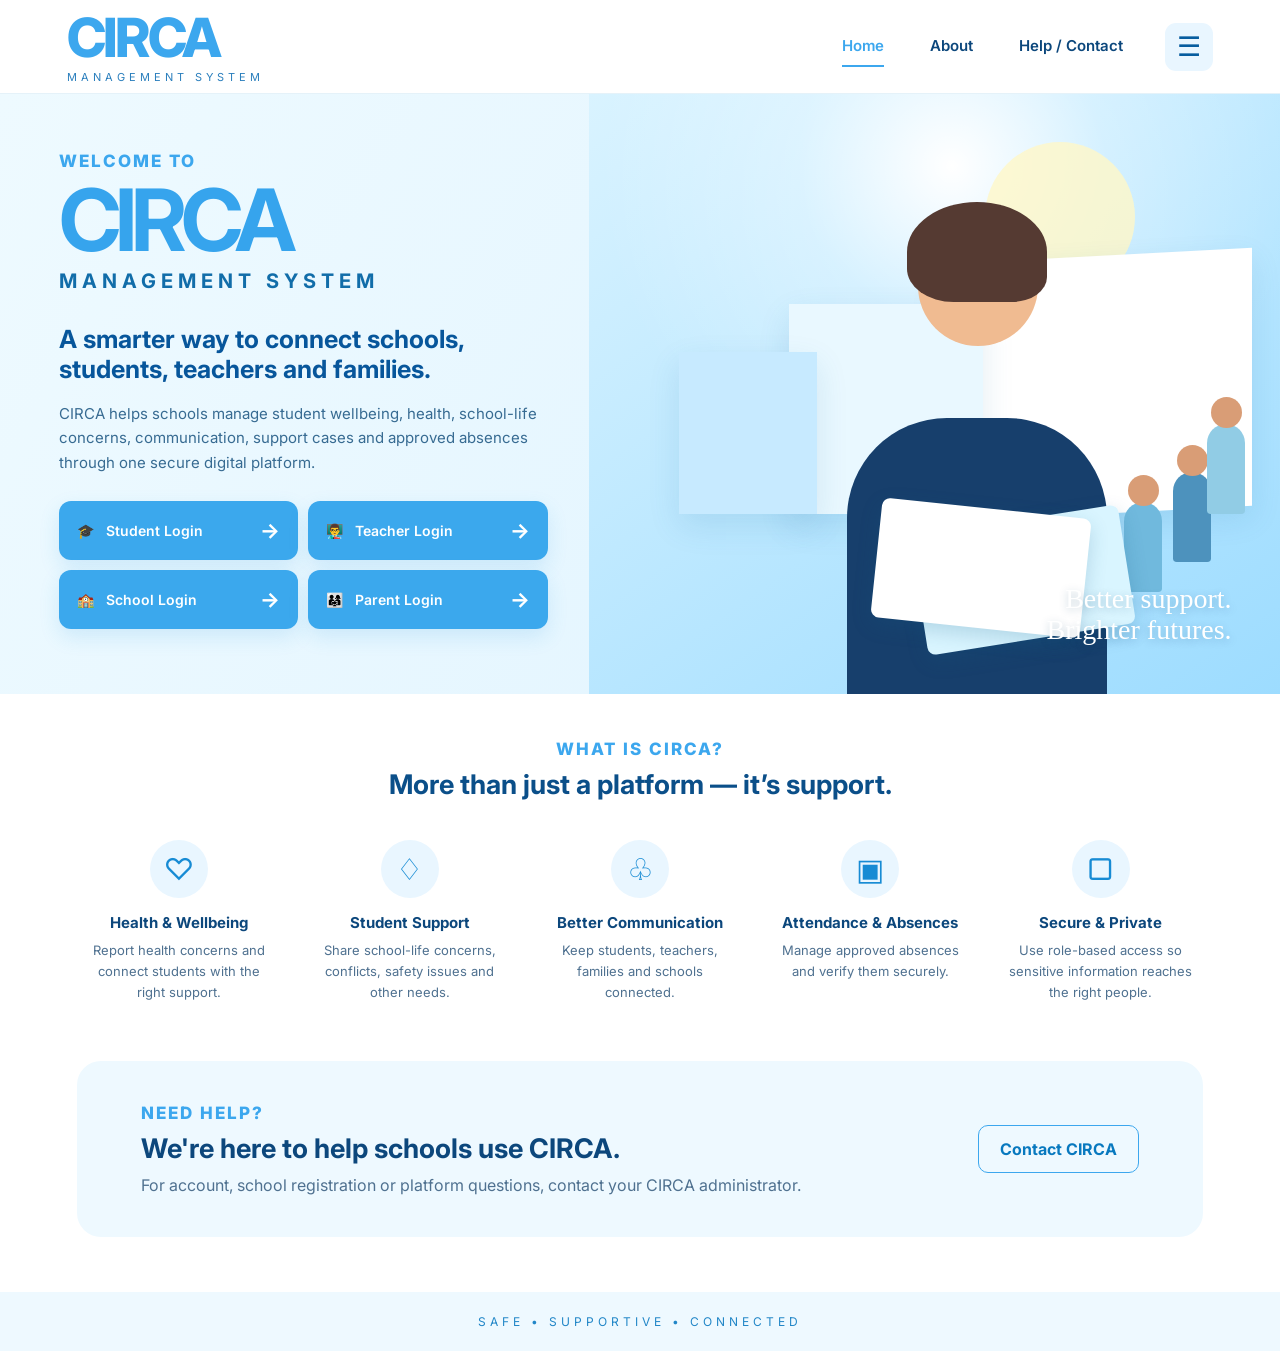
==== index.html @ 3132af3d "Add files via upload" ====
<!DOCTYPE html>
<html lang="en">
<head>
  <meta charset="UTF-8">
  <meta name="viewport" content="width=device-width, initial-scale=1.0">
  <title>CIRCA — Management System</title>
  <link rel="stylesheet" href="styles.css">
</head>
<body>
  <header class="site-header">
    <a class="brand" href="index.html" aria-label="CIRCA home">
      <span class="brand-main">CIRCA</span>
      <span class="brand-sub">MANAGEMENT SYSTEM</span>
    </a>

    <nav class="desktop-nav">
      <a class="active" href="index.html">Home</a>
      <a href="#about">About</a>
      <a href="#help">Help / Contact</a>
    </nav>

    <button class="menu-button" id="menuButton" aria-label="Open CIRCA portals" aria-expanded="false">☰</button>
  </header>

  <aside class="portal-menu" id="portalMenu">
    <div class="portal-title">CIRCA</div>
    <a href="student-login.html">🎓 <span>CIRCA for Students</span><b>›</b></a>
    <a href="teacher-login.html">👨‍🏫 <span>CIRCA for Teachers</span><b>›</b></a>
    <a href="school-login.html">🏫 <span>CIRCA for Schools</span><b>›</b></a>
    <a href="parent-login.html">👨‍👩‍👧 <span>CIRCA Parent Portal</span><b>›</b></a>
  </aside>

  <main>
    <section class="hero">
      <div class="hero-copy">
        <p class="eyebrow">WELCOME TO</p>
        <h1>CIRCA</h1>
        <div class="hero-system-name">MANAGEMENT SYSTEM</div>

        <h2>A smarter way to connect schools, students, teachers and families.</h2>
        <p class="hero-description">
          CIRCA helps schools manage student wellbeing, health, school-life concerns,
          communication, support cases and approved absences through one secure digital platform.
        </p>

        <div class="login-grid">
          <a class="login-card" href="student-login.html">🎓 <span>Student Login</span><b>→</b></a>
          <a class="login-card" href="teacher-login.html">👨‍🏫 <span>Teacher Login</span><b>→</b></a>
          <a class="login-card" href="school-login.html">🏫 <span>School Login</span><b>→</b></a>
          <a class="login-card" href="parent-login.html">👨‍👩‍👧 <span>Parent Login</span><b>→</b></a>
        </div>
      </div>

      <div class="hero-visual">
        <div class="campus-glow"></div>
        <div class="student-illustration">
          <div class="sun"></div>
          <div class="building b1"></div>
          <div class="building b2"></div>
          <div class="building b3"></div>
          <div class="student-head"></div>
          <div class="student-hair"></div>
          <div class="student-body"></div>
          <div class="book book1"></div>
          <div class="book book2"></div>
          <div class="person p1"></div>
          <div class="person p2"></div>
          <div class="person p3"></div>
        </div>
        <div class="hero-quote">Better support.<br>Brighter futures.</div>
      </div>
    </section>

    <section class="features" id="about">
      <p class="eyebrow centered">WHAT IS CIRCA?</p>
      <h2>More than just a platform — it’s support.</h2>

      <div class="feature-grid">
        <article><div class="feature-icon">♡</div><h3>Health &amp; Wellbeing</h3><p>Report health concerns and connect students with the right support.</p></article>
        <article><div class="feature-icon">♢</div><h3>Student Support</h3><p>Share school-life concerns, conflicts, safety issues and other needs.</p></article>
        <article><div class="feature-icon">♧</div><h3>Better Communication</h3><p>Keep students, teachers, families and schools connected.</p></article>
        <article><div class="feature-icon">▣</div><h3>Attendance &amp; Absences</h3><p>Manage approved absences and verify them securely.</p></article>
        <article><div class="feature-icon">▢</div><h3>Secure &amp; Private</h3><p>Use role-based access so sensitive information reaches the right people.</p></article>
      </div>
    </section>

    <section class="contact-section" id="help">
      <div>
        <p class="eyebrow">NEED HELP?</p>
        <h2>We're here to help schools use CIRCA.</h2>
        <p>For account, school registration or platform questions, contact your CIRCA administrator.</p>
      </div>
      <a class="outline-button" href="mailto:support@circa.example">Contact CIRCA</a>
    </section>
  </main>

  <footer>SAFE • SUPPORTIVE • CONNECTED</footer>
  <script src="script.js"></script>
</body>
</html>
---- styles.css ----
@import url('https://fonts.googleapis.com/css2?family=Inter:wght@400;500;600;700;800&display=swap');

:root{
  --blue:#3ca7ee;
  --blue-dark:#07569b;
  --blue-soft:#eaf7ff;
  --text:#0c477c;
  --muted:#4f7190;
  --white:#fff;
  --border:#d9edf9;
  --shadow:0 16px 45px rgba(19,105,164,.13);
}
*{box-sizing:border-box}
html{scroll-behavior:smooth}
body{margin:0;font-family:Inter,Arial,sans-serif;color:var(--text);background:#fff}
a{text-decoration:none;color:inherit}
.site-header{height:94px;display:flex;align-items:center;padding:0 5.2%;border-bottom:1px solid #e5f2f9;background:#fff;position:relative;z-index:20}
.brand{display:flex;flex-direction:column;line-height:1}
.brand-main{font-size:54px;font-weight:800;letter-spacing:-3px;color:var(--blue)}
.brand-sub{font-size:11px;letter-spacing:4px;margin-top:7px;color:#2b7fbd}
.desktop-nav{display:flex;gap:46px;margin-left:auto;margin-right:42px;font-size:15px;font-weight:600}
.desktop-nav a{padding:10px 0}
.desktop-nav .active{color:var(--blue);border-bottom:2px solid var(--blue)}
.menu-button{border:0;background:#e9f6ff;color:#075d9f;border-radius:11px;width:48px;height:48px;font-size:27px;cursor:pointer}
.portal-menu{position:absolute;right:5.2%;top:80px;width:305px;background:white;border:1px solid #e0eef6;border-radius:16px;box-shadow:var(--shadow);padding:13px;z-index:30;display:none}
.portal-menu.open{display:block}
.portal-title{font-size:25px;font-weight:800;color:var(--blue);padding:8px 10px 14px;border-bottom:1px solid var(--border)}
.portal-menu a{display:flex;align-items:center;gap:13px;padding:17px 10px;border-bottom:1px solid #edf4f8;font-size:14px;color:#123f65}
.portal-menu a:last-child{border-bottom:0}
.portal-menu a b{margin-left:auto;font-size:22px;color:var(--blue)}
.hero{min-height:560px;display:grid;grid-template-columns:46% 54%;overflow:hidden;background:linear-gradient(120deg,#eefaff,#dff3ff)}
.hero-copy{padding:57px 7% 65px 10%;position:relative;z-index:2}
.eyebrow{margin:0 0 9px;color:var(--blue);font-weight:800;letter-spacing:2px;font-size:17px}
.hero h1{margin:0;color:#36a4ed;font-size:86px;line-height:.95;letter-spacing:-6px}
.hero-system-name{font-size:20px;letter-spacing:5px;font-weight:700;color:#116da9;margin-top:7px}
.hero h2{font-size:25px;line-height:1.22;margin:31px 0 17px;max-width:560px;color:#07569b}
.hero-description{font-size:15px;line-height:1.65;max-width:560px;color:#376b92}
.login-grid{display:grid;grid-template-columns:1fr 1fr;gap:10px;max-width:500px;margin-top:25px}
.login-card{display:flex;align-items:center;gap:12px;padding:17px 18px;border-radius:12px;background:#3ba8ed;color:white;font-size:14px;font-weight:600;box-shadow:0 8px 20px rgba(38,151,224,.15);transition:.2s}
.login-card:hover{transform:translateY(-2px);background:#2399e5}
.login-card b{margin-left:auto;font-size:21px}
.hero-visual{position:relative;min-height:560px;overflow:hidden;background:linear-gradient(145deg,#d9f3ff 0%,#9ddcff 100%)}
.campus-glow{position:absolute;inset:-10% -5% 0 0;background:radial-gradient(circle at 50% 20%,#fff 0,rgba(255,255,255,.3) 24%,transparent 55%)}
.student-illustration{position:absolute;inset:0;overflow:hidden}
.sun{position:absolute;width:150px;height:150px;border-radius:50%;background:#fff8c9;right:21%;top:8%;opacity:.8}
.building{position:absolute;bottom:30%;background:#fff;box-shadow:0 12px 30px rgba(27,110,158,.12)}
.b1{width:45%;height:43%;right:4%;transform:skewY(-3deg)}
.b2{width:28%;height:35%;right:43%;background:#e9f8ff}
.b3{width:20%;height:27%;right:67%;background:#c7eaff}
.student-head{position:absolute;width:120px;height:120px;border-radius:50%;background:#f0bb91;right:35%;top:22%;z-index:4}
.student-hair{position:absolute;width:140px;height:100px;border-radius:60% 60% 30% 40%;background:#553a32;right:33.7%;top:18%;z-index:5}
.student-body{position:absolute;width:260px;height:300px;border-radius:100px 100px 25px 25px;background:#173f6c;right:25%;bottom:-4%;z-index:3}
.book{position:absolute;height:120px;width:210px;border-radius:8px;background:#d9f5ff;right:22%;bottom:9%;z-index:7;transform:rotate(-9deg);box-shadow:0 7px 20px rgba(20,90,130,.2)}
.book2{right:28%;bottom:11%;background:#fff;transform:rotate(6deg)}
.person{position:absolute;width:38px;height:90px;border-radius:20px 20px 4px 4px;background:#4d92bd;bottom:22%;z-index:2}
.person:before{content:"";position:absolute;width:31px;height:31px;border-radius:50%;background:#d99d76;top:-27px;left:4px}
.p1{right:10%}.p2{right:17%;background:#70b9dd;bottom:17%}.p3{right:5%;bottom:30%;background:#91cce5}
.hero-quote{position:absolute;right:7%;bottom:8%;z-index:8;color:white;font-family:cursive;font-size:28px;line-height:1.1;text-align:right;text-shadow:0 2px 8px rgba(0,65,105,.25)}
.features{padding:45px 6% 55px;text-align:center;background:white}
.centered{text-align:center}
.features>h2{font-size:27px;margin:8px 0 35px;color:#0b4f89}
.feature-grid{display:grid;grid-template-columns:repeat(5,1fr);gap:25px}
.feature-grid article{padding:4px 10px}
.feature-icon{width:58px;height:58px;border-radius:50%;background:#e9f6ff;color:#178bd4;display:grid;place-items:center;margin:auto;font-size:30px}
.feature-grid h3{font-size:15px;margin:15px 0 8px}
.feature-grid p{font-size:13px;line-height:1.6;color:var(--muted);margin:0}
.contact-section{margin:0 6% 55px;padding:42px 5%;border-radius:24px;background:#eef9ff;display:flex;align-items:center;justify-content:space-between;gap:25px}
.contact-section h2{margin:5px 0 10px;font-size:27px}
.contact-section p:last-child{margin:0;color:var(--muted)}
.outline-button{border:1px solid var(--blue);color:#0879bf;padding:13px 21px;border-radius:10px;font-weight:700;white-space:nowrap}
footer{text-align:center;padding:22px;color:#2186c7;font-size:12px;letter-spacing:4px;background:#eef9ff}
@media(max-width:900px){
  .hero{grid-template-columns:1fr}
  .hero-copy{padding:45px 8%}
  .hero-visual{min-height:390px}
  .feature-grid{grid-template-columns:repeat(2,1fr)}
  .desktop-nav{display:none}
}
@media(max-width:560px){
  .site-header{height:78px;padding:0 5%}.brand-main{font-size:39px}.brand-sub{font-size:8px;letter-spacing:2.5px}
  .portal-menu{right:5%;top:69px;width:90%}
  .hero h1{font-size:64px}.hero-system-name{font-size:15px;letter-spacing:3px}
  .login-grid{grid-template-columns:1fr}
  .feature-grid{grid-template-columns:1fr}
  .contact-section{display:block}.outline-button{display:inline-block;margin-top:20px}
}
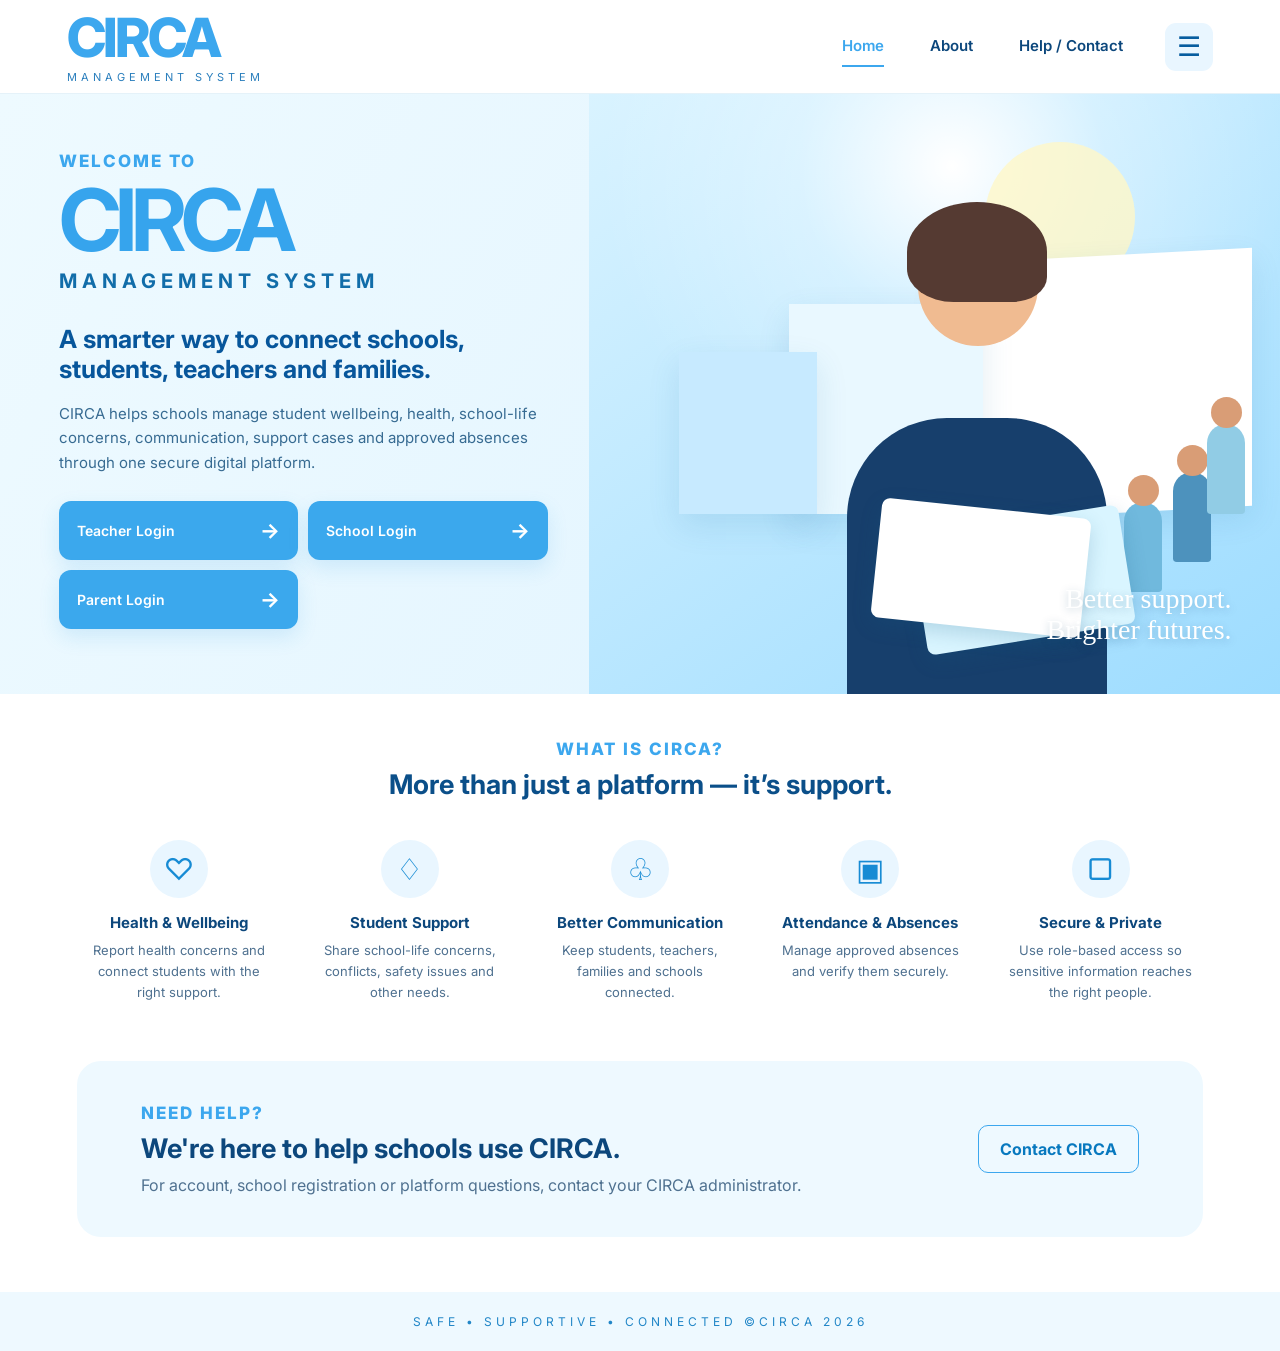
==== commit 169dc81d: "Update login links and footer in index.html" ====
--- a/index.html
+++ b/index.html
@@ -24,10 +24,10 @@
 
   <aside class="portal-menu" id="portalMenu">
     <div class="portal-title">CIRCA</div>
-    <a href="student-login.html">🎓 <span>CIRCA for Students</span><b>›</b></a>
-    <a href="teacher-login.html">👨‍🏫 <span>CIRCA for Teachers</span><b>›</b></a>
-    <a href="school-login.html">🏫 <span>CIRCA for Schools</span><b>›</b></a>
-    <a href="parent-login.html">👨‍👩‍👧 <span>CIRCA Parent Portal</span><b>›</b></a>
+    
+    <a href="teacher-login.html"> <span>CIRCA for Teachers</span><b>›</b></a>
+    <a href="school-login.html"> <span>CIRCA for Schools</span><b>›</b></a>
+    <a href="parent-login.html"> <span>CIRCA Parent Portal</span><b>›</b></a>
   </aside>
 
   <main>
@@ -44,10 +44,10 @@
         </p>
 
         <div class="login-grid">
-          <a class="login-card" href="student-login.html">🎓 <span>Student Login</span><b>→</b></a>
-          <a class="login-card" href="teacher-login.html">👨‍🏫 <span>Teacher Login</span><b>→</b></a>
-          <a class="login-card" href="school-login.html">🏫 <span>School Login</span><b>→</b></a>
-          <a class="login-card" href="parent-login.html">👨‍👩‍👧 <span>Parent Login</span><b>→</b></a>
+         
+          <a class="login-card" href="teacher-login.html"> <span>Teacher Login</span><b>→</b></a>
+          <a class="login-card" href="school-login.html"> <span>School Login</span><b>→</b></a>
+          <a class="login-card" href="parent-login.html"> <span>Parent Login</span><b>→</b></a>
         </div>
       </div>
 
@@ -94,7 +94,7 @@
     </section>
   </main>
 
-  <footer>SAFE • SUPPORTIVE • CONNECTED</footer>
+  <footer>SAFE • SUPPORTIVE • CONNECTED    ©CIRCA 2026   </footer>
   <script src="script.js"></script>
 </body>
 </html>
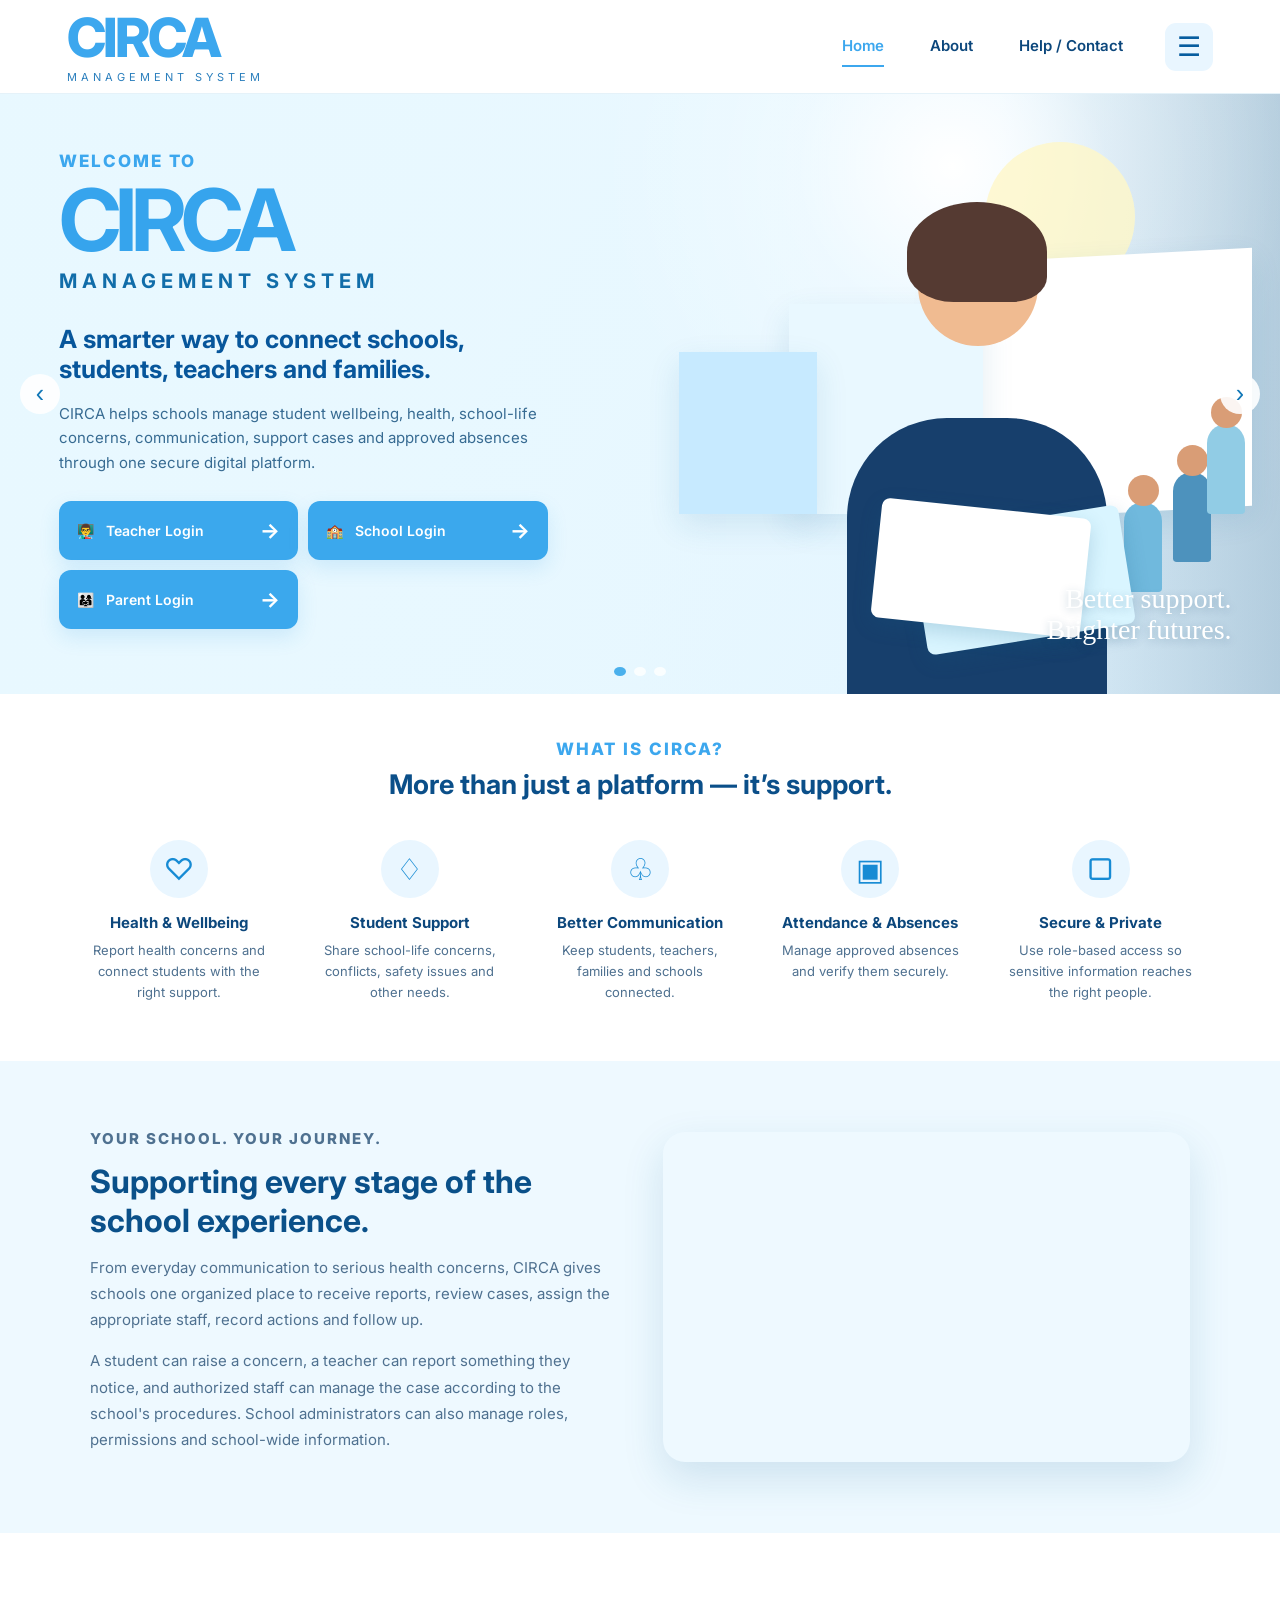
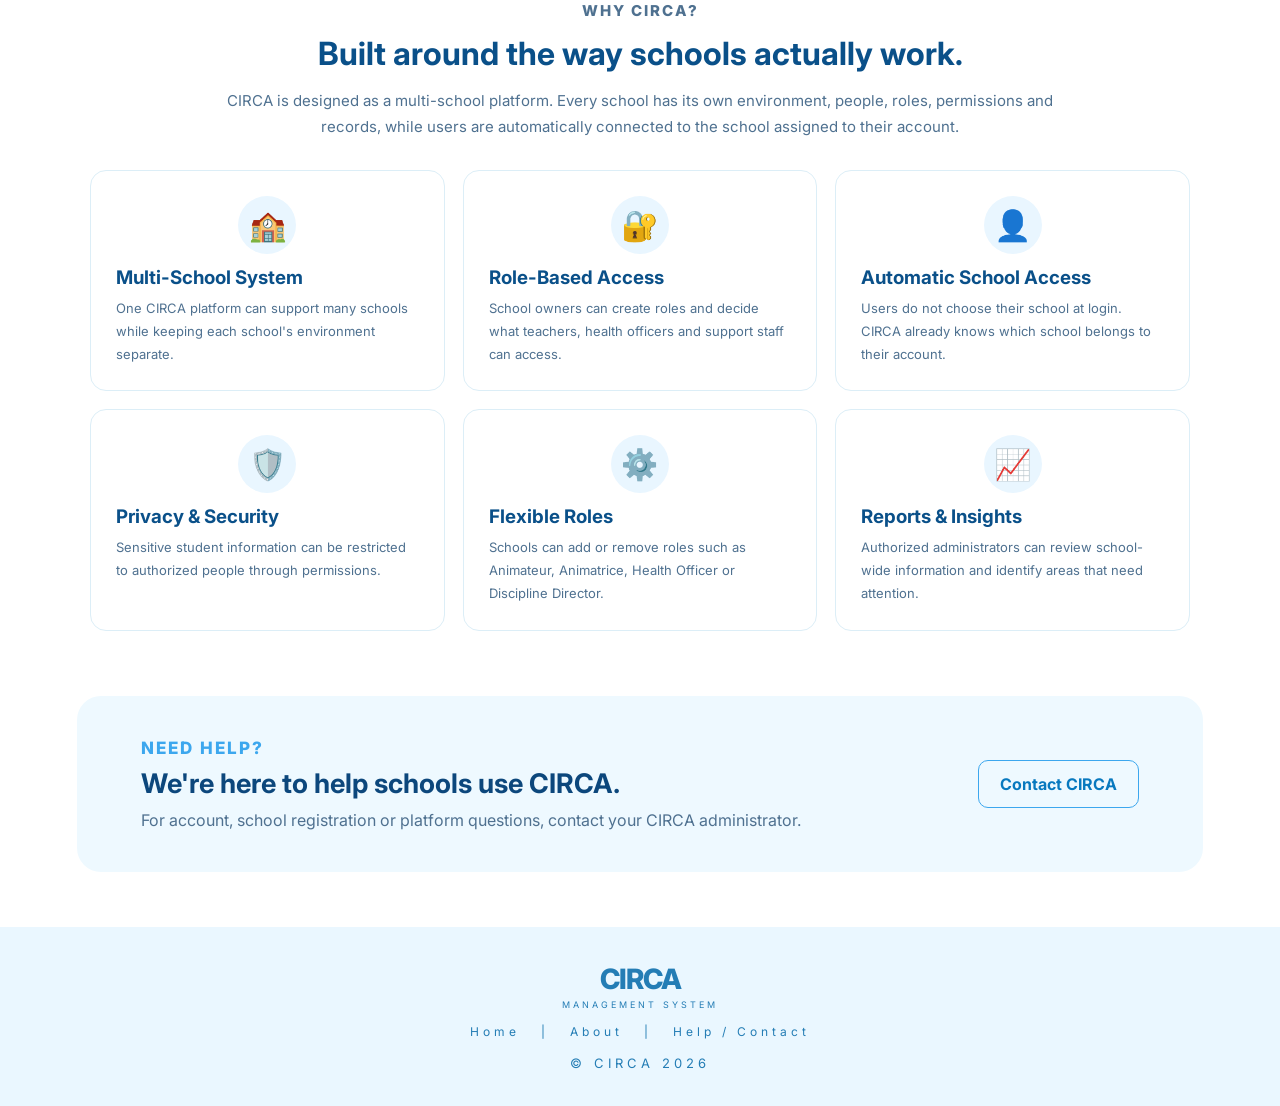
==== commit a5fa4ae3: "Implement hero photo slider and enhance login links Added hero photo slider and updated login links " ====
--- a/index.html
+++ b/index.html
@@ -1,3 +1,4 @@
+
 <!DOCTYPE html>
 <html lang="en">
 <head>
@@ -5,6 +6,23 @@
   <meta name="viewport" content="width=device-width, initial-scale=1.0">
   <title>CIRCA — Management System</title>
   <link rel="stylesheet" href="styles.css">
+
+<style>
+.hero{position:relative;overflow:hidden;min-height:560px}
+.hero-copy{position:relative;z-index:3}
+.hero-visual{position:relative;z-index:1;background:transparent}
+.hero-photo-slider{position:absolute;inset:0;z-index:0;overflow:hidden}
+.hero-photo{position:absolute;inset:0;background-size:cover;background-position:center;opacity:0;transition:opacity .8s ease}
+.hero-photo.active{opacity:1}
+.hero-photo:after{content:"";position:absolute;inset:0;background:linear-gradient(90deg,rgba(232,248,255,.98) 0%,rgba(232,248,255,.9) 35%,rgba(232,248,255,.18) 78%,rgba(0,50,90,.2))}
+.hero-dots{position:absolute;bottom:18px;left:50%;transform:translateX(-50%);z-index:6;display:flex;gap:8px}
+.hero-dot{width:9px;height:9px;border:0;border-radius:50%;background:#fff;opacity:.8;cursor:pointer}.hero-dot.active{background:#239de7}
+.photo-arrow{position:absolute;top:50%;transform:translateY(-50%);z-index:6;width:40px;height:40px;border:0;border-radius:50%;background:rgba(255,255,255,.9);color:#1177b7;font-size:25px;cursor:pointer}.photo-prev{left:20px}.photo-next{right:20px}
+.long-section{padding:65px 7%;background:#fff}.long-section.alt{background:#eef9ff}.long-inner{max-width:1100px;margin:auto}.long-section h2{font-size:32px;color:#0a5089;margin:8px 0 15px}.long-section p{color:#4f7190;line-height:1.75;font-size:15px}.story-grid{display:grid;grid-template-columns:1fr 1fr;gap:45px;align-items:center}.story-photo{height:330px;border-radius:22px;background-size:cover;background-position:center;box-shadow:0 16px 40px rgba(20,100,150,.15)}
+.info-grid{display:grid;grid-template-columns:repeat(3,1fr);gap:18px;margin-top:30px}.info-card{border:1px solid #dceef7;border-radius:16px;padding:25px;background:#fff}.info-card h3{margin:12px 0 8px;color:#0a5089}.info-card p{font-size:13px;margin:0}
+.site-footer{background:#eaf7ff;text-align:center;padding:35px 20px;color:#247db5}.site-footer .footer-logo{font-size:28px;font-weight:800;letter-spacing:-1px}.site-footer .footer-sub{font-size:9px;letter-spacing:3px;margin-top:3px}.site-footer .copyright{margin-top:16px;font-size:13px}
+@media(max-width:800px){.story-grid{grid-template-columns:1fr}.info-grid{grid-template-columns:1fr}.hero-copy{max-width:100%}}
+</style>
 </head>
 <body>
   <header class="site-header">
@@ -24,14 +42,19 @@
 
   <aside class="portal-menu" id="portalMenu">
     <div class="portal-title">CIRCA</div>
-    
-    <a href="teacher-login.html"> <span>CIRCA for Teachers</span><b>›</b></a>
-    <a href="school-login.html"> <span>CIRCA for Schools</span><b>›</b></a>
-    <a href="parent-login.html"> <span>CIRCA Parent Portal</span><b>›</b></a>
+    <a href="student-login.html">🎓 <span>CIRCA for Students</span><b>›</b></a>
+    <a href="teacher-login.html">👨‍🏫 <span>CIRCA for Teachers</span><b>›</b></a>
+    <a href="school-login.html">🏫 <span>CIRCA for Schools</span><b>›</b></a>
+    <a href="parent-login.html">👨‍👩‍👧 <span>CIRCA Parent Portal</span><b>›</b></a>
   </aside>
 
   <main>
     <section class="hero">
+      <div class="hero-photo-slider" id="heroPhotoSlider">
+        <div class="hero-photo active" style="background-image:url('https://images.unsplash.com/photo-1523050854058-8df90110c9f1?auto=format&fit=crop&w=1800&q=85')"></div>
+        <div class="hero-photo" style="background-image:url('https://images.unsplash.com/photo-1509062522246-3755977927d7?auto=format&fit=crop&w=1800&q=85')"></div>
+        <div class="hero-photo" style="background-image:url('https://images.unsplash.com/photo-1577896851231-70ef18881754?auto=format&fit=crop&w=1800&q=85')"></div>
+      </div>
       <div class="hero-copy">
         <p class="eyebrow">WELCOME TO</p>
         <h1>CIRCA</h1>
@@ -44,10 +67,9 @@
         </p>
 
         <div class="login-grid">
-         
-          <a class="login-card" href="teacher-login.html"> <span>Teacher Login</span><b>→</b></a>
-          <a class="login-card" href="school-login.html"> <span>School Login</span><b>→</b></a>
-          <a class="login-card" href="parent-login.html"> <span>Parent Login</span><b>→</b></a>
+          <a class="login-card" href="teacher-login.html">👨‍🏫 <span>Teacher Login</span><b>→</b></a>
+          <a class="login-card" href="school-login.html">🏫 <span>School Login</span><b>→</b></a>
+          <a class="login-card" href="parent-login.html">👨‍👩‍👧 <span>Parent Login</span><b>→</b></a>
         </div>
       </div>
 
@@ -69,7 +91,10 @@
         </div>
         <div class="hero-quote">Better support.<br>Brighter futures.</div>
       </div>
-    </section>
+          <button class="photo-arrow photo-prev" id="photoPrev" aria-label="Previous photo">‹</button>
+      <button class="photo-arrow photo-next" id="photoNext" aria-label="Next photo">›</button>
+      <div class="hero-dots" id="heroDots"></div>
+</section>
 
     <section class="features" id="about">
       <p class="eyebrow centered">WHAT IS CIRCA?</p>
@@ -84,7 +109,35 @@
       </div>
     </section>
 
-    <section class="contact-section" id="help">
+    
+<section class="long-section alt">
+  <div class="long-inner story-grid">
+    <div>
+      <p class="eyebrow">YOUR SCHOOL. YOUR JOURNEY.</p>
+      <h2>Supporting every stage of the school experience.</h2>
+      <p>From everyday communication to serious health concerns, CIRCA gives schools one organized place to receive reports, review cases, assign the appropriate staff, record actions and follow up.</p>
+      <p>A student can raise a concern, a teacher can report something they notice, and authorized staff can manage the case according to the school's procedures. School administrators can also manage roles, permissions and school-wide information.</p>
+    </div>
+    <div class="story-photo" style="background-image:url('https://images.unsplash.com/photo-1529390079861-591de354faf5?auto=format&fit=crop&w=1200&q=85')"></div>
+  </div>
+</section>
+
+<section class="long-section" id="why-circa">
+  <div class="long-inner">
+    <p class="eyebrow" style="text-align:center">WHY CIRCA?</p>
+    <h2 style="text-align:center">Built around the way schools actually work.</h2>
+    <p style="text-align:center;max-width:850px;margin:0 auto">CIRCA is designed as a multi-school platform. Every school has its own environment, people, roles, permissions and records, while users are automatically connected to the school assigned to their account.</p>
+    <div class="info-grid">
+      <article class="info-card"><div class="feature-icon">🏫</div><h3>Multi-School System</h3><p>One CIRCA platform can support many schools while keeping each school's environment separate.</p></article>
+      <article class="info-card"><div class="feature-icon">🔐</div><h3>Role-Based Access</h3><p>School owners can create roles and decide what teachers, health officers and support staff can access.</p></article>
+      <article class="info-card"><div class="feature-icon">👤</div><h3>Automatic School Access</h3><p>Users do not choose their school at login. CIRCA already knows which school belongs to their account.</p></article>
+      <article class="info-card"><div class="feature-icon">🛡️</div><h3>Privacy &amp; Security</h3><p>Sensitive student information can be restricted to authorized people through permissions.</p></article>
+      <article class="info-card"><div class="feature-icon">⚙️</div><h3>Flexible Roles</h3><p>Schools can add or remove roles such as Animateur, Animatrice, Health Officer or Discipline Director.</p></article>
+      <article class="info-card"><div class="feature-icon">📈</div><h3>Reports &amp; Insights</h3><p>Authorized administrators can review school-wide information and identify areas that need attention.</p></article>
+    </div>
+  </div>
+</section>
+<section class="contact-section" id="help">
       <div>
         <p class="eyebrow">NEED HELP?</p>
         <h2>We're here to help schools use CIRCA.</h2>
@@ -94,7 +147,23 @@
     </section>
   </main>
 
-  <footer>SAFE • SUPPORTIVE • CONNECTED    ©CIRCA 2026   </footer>
+  <footer class="site-footer">
+  <div class="footer-logo">CIRCA</div>
+  <div class="footer-sub">MANAGEMENT SYSTEM</div>
+  <div style="margin-top:14px">Home &nbsp; | &nbsp; About &nbsp; | &nbsp; Help / Contact</div>
+  <div class="copyright">© CIRCA 2026</div>
+</footer>
   <script src="script.js"></script>
+
+<script>
+const heroPhotos=[...document.querySelectorAll('.hero-photo')];
+const heroDots=document.getElementById('heroDots');
+let photoIndex=0;
+heroPhotos.forEach((_,i)=>{const d=document.createElement('button');d.className='hero-dot'+(i===0?' active':'');d.onclick=()=>showPhoto(i);heroDots.appendChild(d)});
+function showPhoto(i){photoIndex=(i+heroPhotos.length)%heroPhotos.length;heroPhotos.forEach((p,n)=>p.classList.toggle('active',n===photoIndex));[...heroDots.children].forEach((d,n)=>d.classList.toggle('active',n===photoIndex))}
+document.getElementById('photoPrev').onclick=()=>showPhoto(photoIndex-1);
+document.getElementById('photoNext').onclick=()=>showPhoto(photoIndex+1);
+setInterval(()=>showPhoto(photoIndex+1),5500);
+</script>
 </body>
 </html>
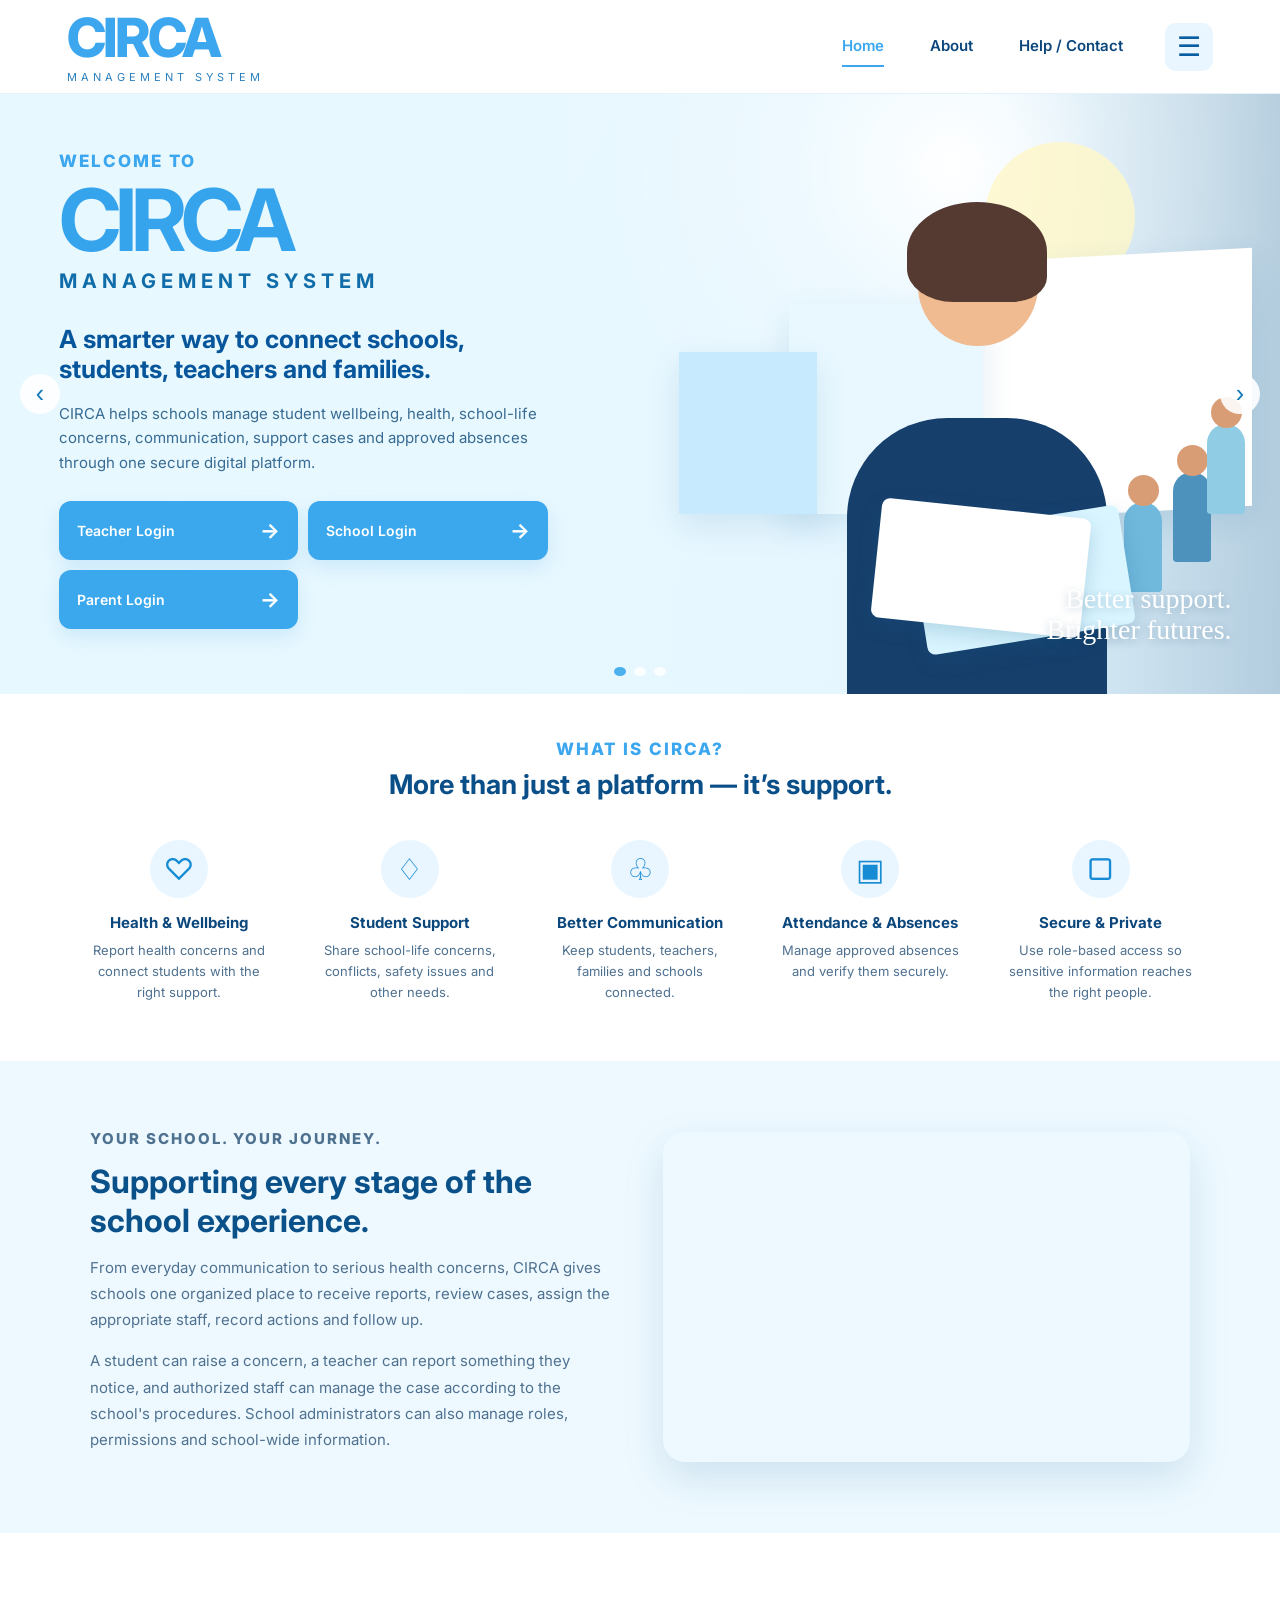
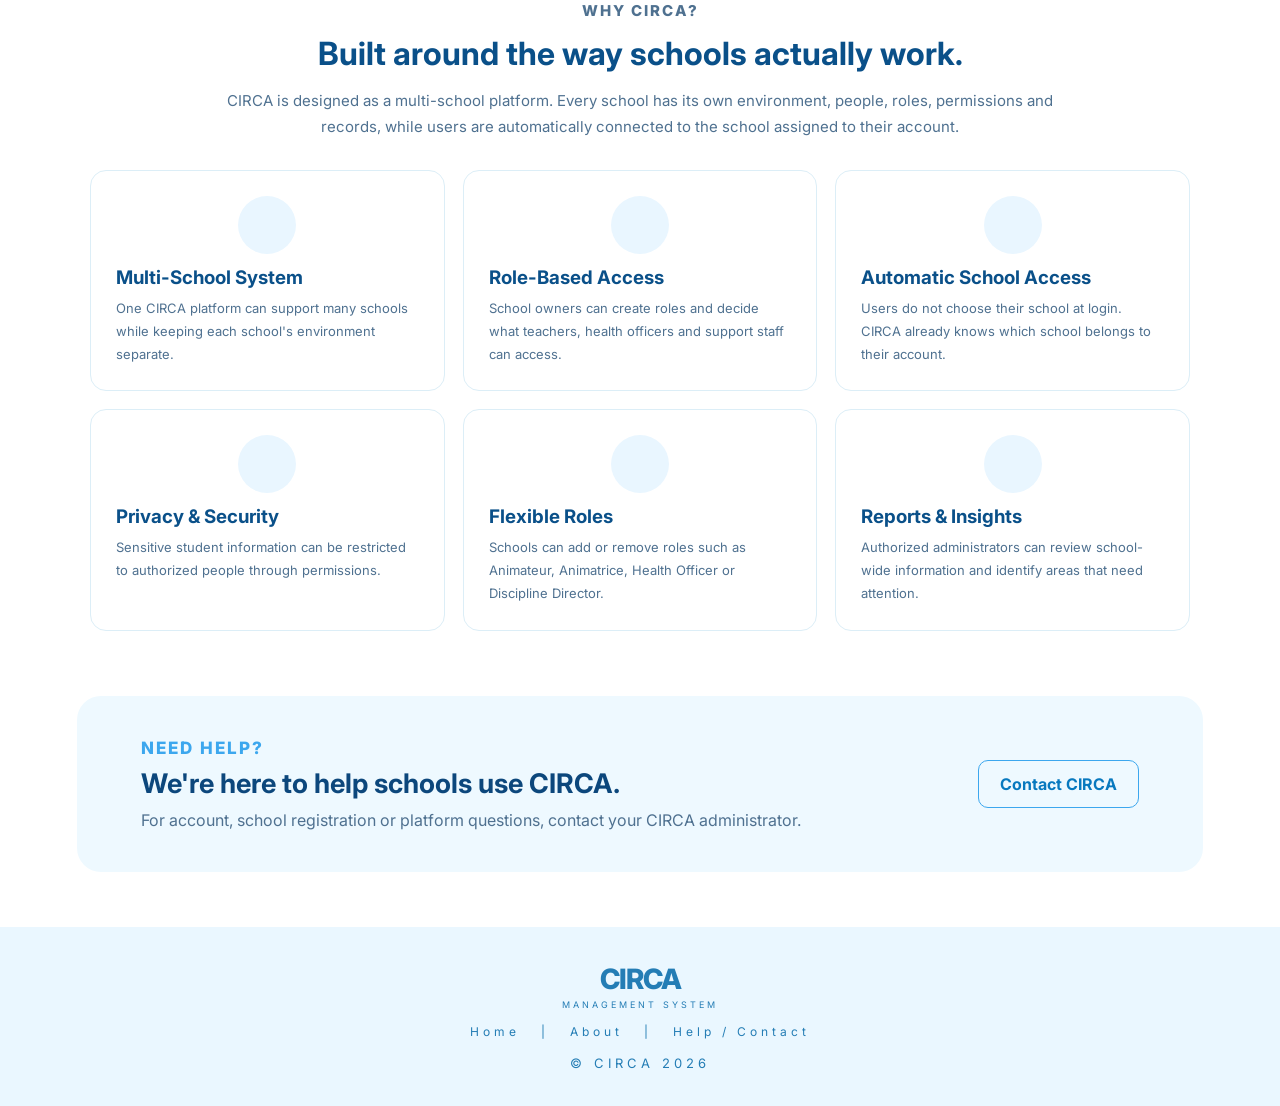
==== commit a53a20b5: "Remove emojis from login links and info cards" ====
--- a/index.html
+++ b/index.html
@@ -42,10 +42,10 @@
 
   <aside class="portal-menu" id="portalMenu">
     <div class="portal-title">CIRCA</div>
-    <a href="student-login.html">🎓 <span>CIRCA for Students</span><b>›</b></a>
-    <a href="teacher-login.html">👨‍🏫 <span>CIRCA for Teachers</span><b>›</b></a>
-    <a href="school-login.html">🏫 <span>CIRCA for Schools</span><b>›</b></a>
-    <a href="parent-login.html">👨‍👩‍👧 <span>CIRCA Parent Portal</span><b>›</b></a>
+    <a href="student-login.html"> <span>CIRCA for Students</span><b>›</b></a>
+    <a href="teacher-login.html"> <span>CIRCA for Teachers</span><b>›</b></a>
+    <a href="school-login.html"> <span>CIRCA for Schools</span><b>›</b></a>
+    <a href="parent-login.html"> <span>CIRCA Parent Portal</span><b>›</b></a>
   </aside>
 
   <main>
@@ -67,9 +67,9 @@
         </p>
 
         <div class="login-grid">
-          <a class="login-card" href="teacher-login.html">👨‍🏫 <span>Teacher Login</span><b>→</b></a>
-          <a class="login-card" href="school-login.html">🏫 <span>School Login</span><b>→</b></a>
-          <a class="login-card" href="parent-login.html">👨‍👩‍👧 <span>Parent Login</span><b>→</b></a>
+          <a class="login-card" href="teacher-login.html"> <span>Teacher Login</span><b>→</b></a>
+          <a class="login-card" href="school-login.html"> <span>School Login</span><b>→</b></a>
+          <a class="login-card" href="parent-login.html"> <span>Parent Login</span><b>→</b></a>
         </div>
       </div>
 
@@ -128,12 +128,12 @@
     <h2 style="text-align:center">Built around the way schools actually work.</h2>
     <p style="text-align:center;max-width:850px;margin:0 auto">CIRCA is designed as a multi-school platform. Every school has its own environment, people, roles, permissions and records, while users are automatically connected to the school assigned to their account.</p>
     <div class="info-grid">
-      <article class="info-card"><div class="feature-icon">🏫</div><h3>Multi-School System</h3><p>One CIRCA platform can support many schools while keeping each school's environment separate.</p></article>
-      <article class="info-card"><div class="feature-icon">🔐</div><h3>Role-Based Access</h3><p>School owners can create roles and decide what teachers, health officers and support staff can access.</p></article>
-      <article class="info-card"><div class="feature-icon">👤</div><h3>Automatic School Access</h3><p>Users do not choose their school at login. CIRCA already knows which school belongs to their account.</p></article>
-      <article class="info-card"><div class="feature-icon">🛡️</div><h3>Privacy &amp; Security</h3><p>Sensitive student information can be restricted to authorized people through permissions.</p></article>
-      <article class="info-card"><div class="feature-icon">⚙️</div><h3>Flexible Roles</h3><p>Schools can add or remove roles such as Animateur, Animatrice, Health Officer or Discipline Director.</p></article>
-      <article class="info-card"><div class="feature-icon">📈</div><h3>Reports &amp; Insights</h3><p>Authorized administrators can review school-wide information and identify areas that need attention.</p></article>
+      <article class="info-card"><div class="feature-icon"></div><h3>Multi-School System</h3><p>One CIRCA platform can support many schools while keeping each school's environment separate.</p></article>
+      <article class="info-card"><div class="feature-icon"></div><h3>Role-Based Access</h3><p>School owners can create roles and decide what teachers, health officers and support staff can access.</p></article>
+      <article class="info-card"><div class="feature-icon"></div><h3>Automatic School Access</h3><p>Users do not choose their school at login. CIRCA already knows which school belongs to their account.</p></article>
+      <article class="info-card"><div class="feature-icon"></div><h3>Privacy &amp; Security</h3><p>Sensitive student information can be restricted to authorized people through permissions.</p></article>
+      <article class="info-card"><div class="feature-icon"></div><h3>Flexible Roles</h3><p>Schools can add or remove roles such as Animateur, Animatrice, Health Officer or Discipline Director.</p></article>
+      <article class="info-card"><div class="feature-icon"></div><h3>Reports &amp; Insights</h3><p>Authorized administrators can review school-wide information and identify areas that need attention.</p></article>
     </div>
   </div>
 </section>
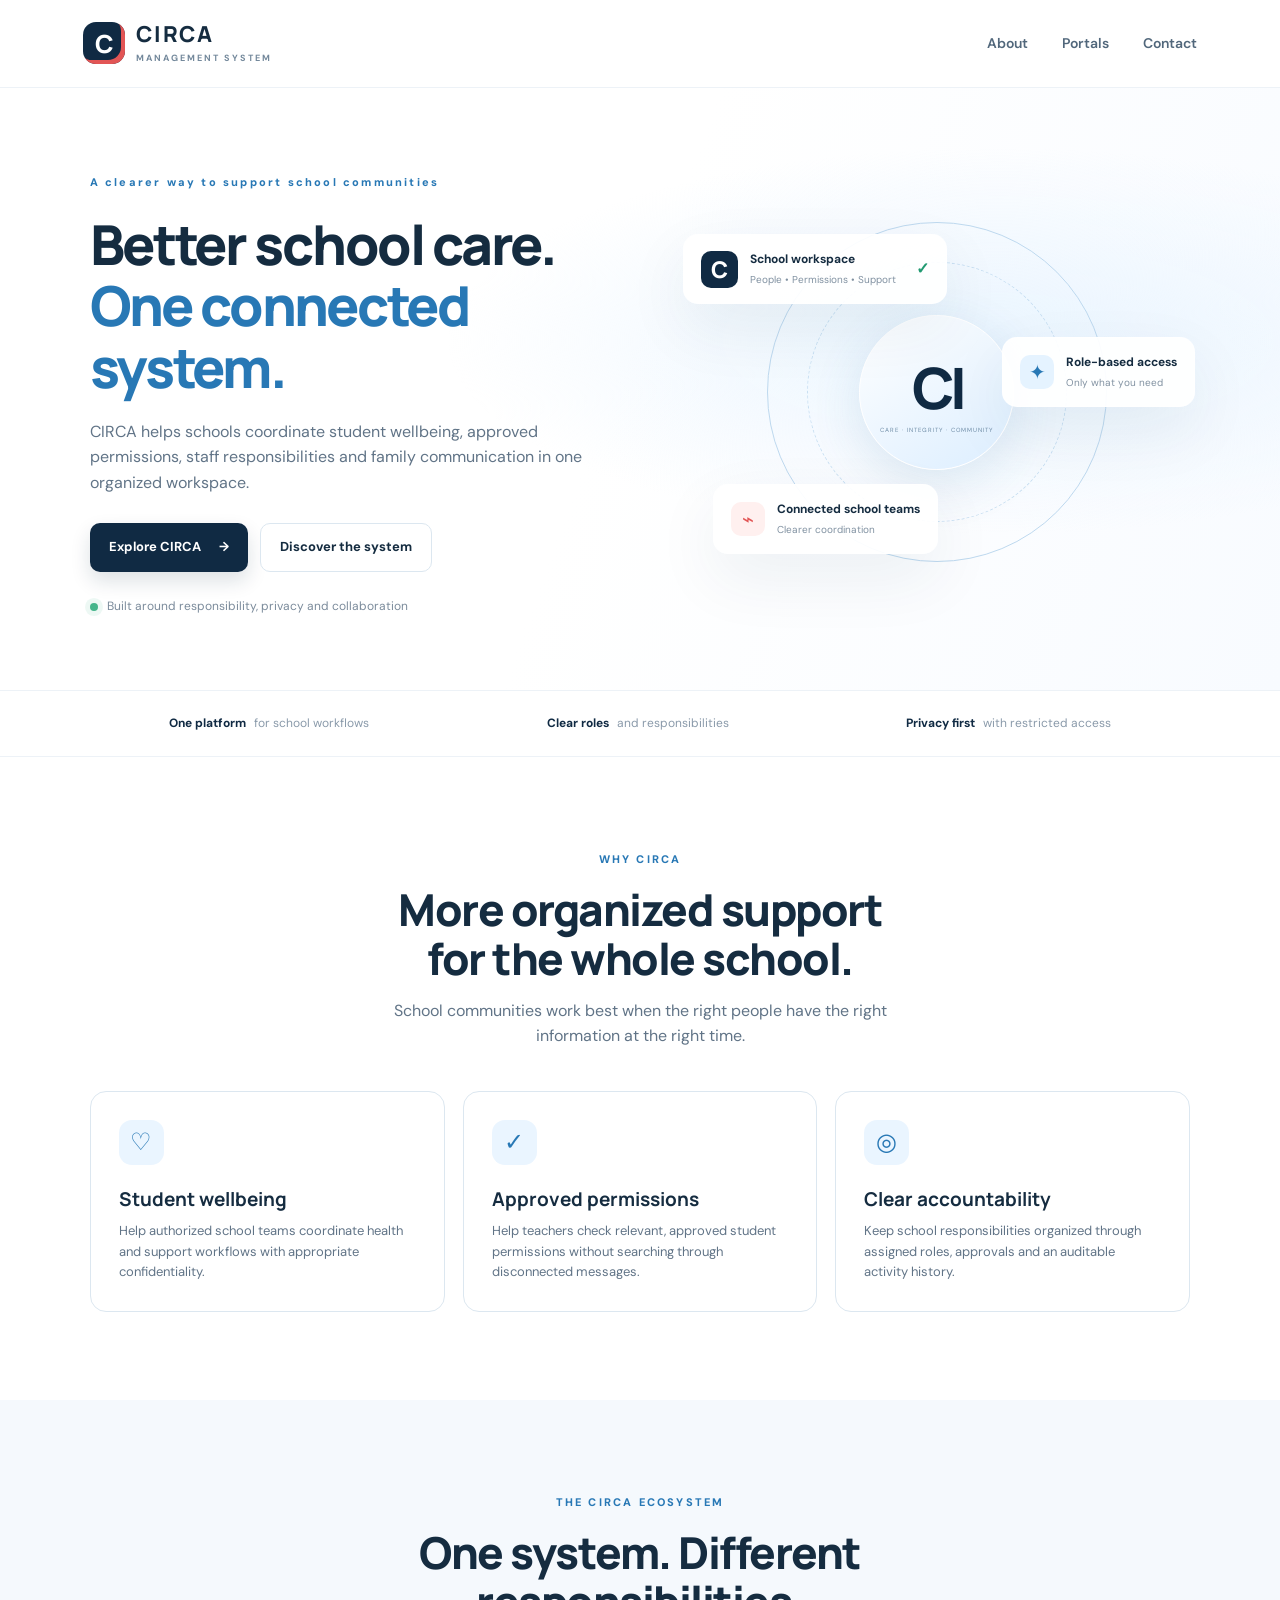
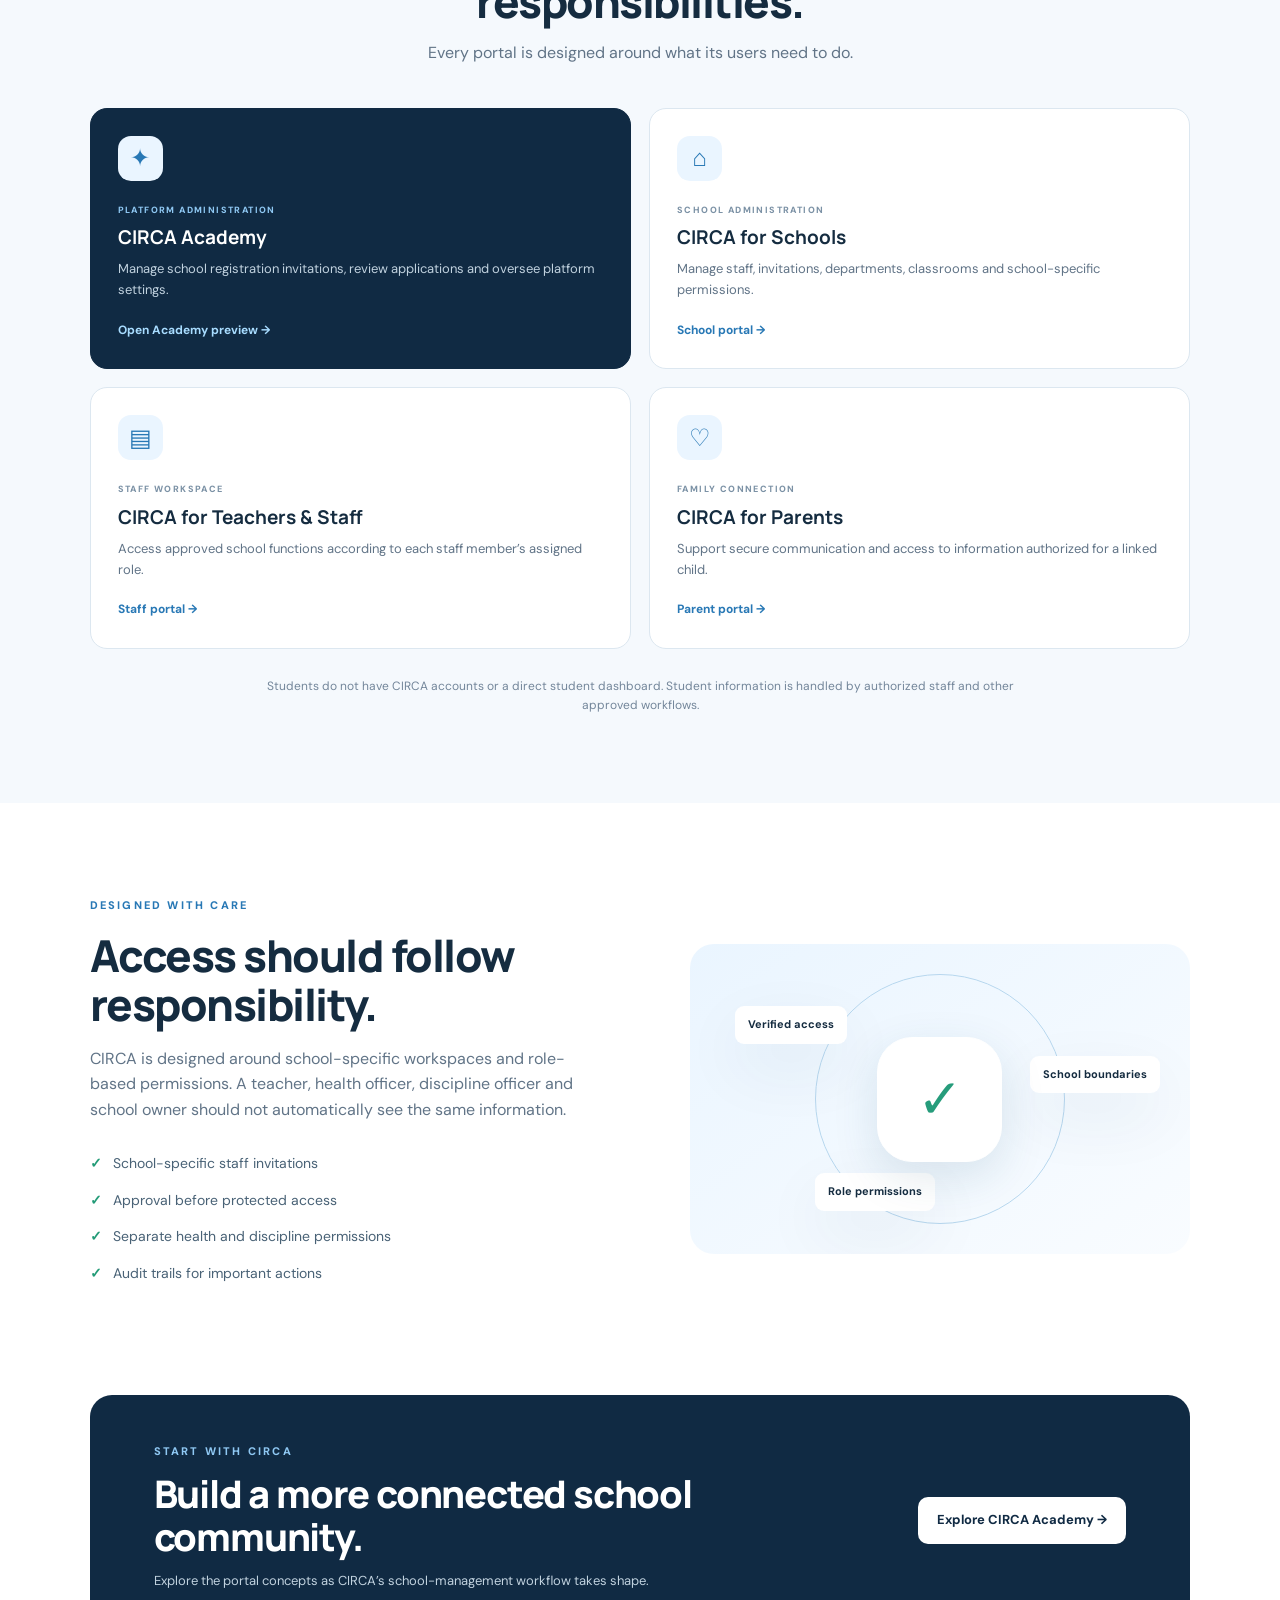
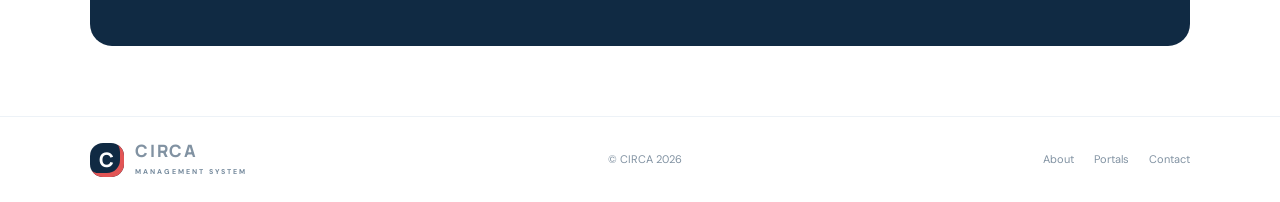
==== commit 38f47aab: "Add files via upload" ====
--- a/index.html
+++ b/index.html
@@ -1,169 +1,56 @@
-
-<!DOCTYPE html>
+<!doctype html>
 <html lang="en">
 <head>
-  <meta charset="UTF-8">
-  <meta name="viewport" content="width=device-width, initial-scale=1.0">
-  <title>CIRCA — Management System</title>
-  <link rel="stylesheet" href="styles.css">
-
-<style>
-.hero{position:relative;overflow:hidden;min-height:560px}
-.hero-copy{position:relative;z-index:3}
-.hero-visual{position:relative;z-index:1;background:transparent}
-.hero-photo-slider{position:absolute;inset:0;z-index:0;overflow:hidden}
-.hero-photo{position:absolute;inset:0;background-size:cover;background-position:center;opacity:0;transition:opacity .8s ease}
-.hero-photo.active{opacity:1}
-.hero-photo:after{content:"";position:absolute;inset:0;background:linear-gradient(90deg,rgba(232,248,255,.98) 0%,rgba(232,248,255,.9) 35%,rgba(232,248,255,.18) 78%,rgba(0,50,90,.2))}
-.hero-dots{position:absolute;bottom:18px;left:50%;transform:translateX(-50%);z-index:6;display:flex;gap:8px}
-.hero-dot{width:9px;height:9px;border:0;border-radius:50%;background:#fff;opacity:.8;cursor:pointer}.hero-dot.active{background:#239de7}
-.photo-arrow{position:absolute;top:50%;transform:translateY(-50%);z-index:6;width:40px;height:40px;border:0;border-radius:50%;background:rgba(255,255,255,.9);color:#1177b7;font-size:25px;cursor:pointer}.photo-prev{left:20px}.photo-next{right:20px}
-.long-section{padding:65px 7%;background:#fff}.long-section.alt{background:#eef9ff}.long-inner{max-width:1100px;margin:auto}.long-section h2{font-size:32px;color:#0a5089;margin:8px 0 15px}.long-section p{color:#4f7190;line-height:1.75;font-size:15px}.story-grid{display:grid;grid-template-columns:1fr 1fr;gap:45px;align-items:center}.story-photo{height:330px;border-radius:22px;background-size:cover;background-position:center;box-shadow:0 16px 40px rgba(20,100,150,.15)}
-.info-grid{display:grid;grid-template-columns:repeat(3,1fr);gap:18px;margin-top:30px}.info-card{border:1px solid #dceef7;border-radius:16px;padding:25px;background:#fff}.info-card h3{margin:12px 0 8px;color:#0a5089}.info-card p{font-size:13px;margin:0}
-.site-footer{background:#eaf7ff;text-align:center;padding:35px 20px;color:#247db5}.site-footer .footer-logo{font-size:28px;font-weight:800;letter-spacing:-1px}.site-footer .footer-sub{font-size:9px;letter-spacing:3px;margin-top:3px}.site-footer .copyright{margin-top:16px;font-size:13px}
-@media(max-width:800px){.story-grid{grid-template-columns:1fr}.info-grid{grid-template-columns:1fr}.hero-copy{max-width:100%}}
-</style>
+<meta charset="utf-8"><meta name="viewport" content="width=device-width,initial-scale=1">
+<title>CIRCA — Management System</title>
+<link rel="icon" href="favicon.svg" type="image/svg+xml">
+<link rel="stylesheet" href="styles.css">
 </head>
 <body>
-  <header class="site-header">
-    <a class="brand" href="index.html" aria-label="CIRCA home">
-      <span class="brand-main">CIRCA</span>
-      <span class="brand-sub">MANAGEMENT SYSTEM</span>
-    </a>
-
-    <nav class="desktop-nav">
-      <a class="active" href="index.html">Home</a>
-      <a href="#about">About</a>
-      <a href="#help">Help / Contact</a>
-    </nav>
-
-    <button class="menu-button" id="menuButton" aria-label="Open CIRCA portals" aria-expanded="false">☰</button>
-  </header>
-
-  <aside class="portal-menu" id="portalMenu">
-    <div class="portal-title">CIRCA</div>
-    <a href="student-login.html"> <span>CIRCA for Students</span><b>›</b></a>
-    <a href="teacher-login.html"> <span>CIRCA for Teachers</span><b>›</b></a>
-    <a href="school-login.html"> <span>CIRCA for Schools</span><b>›</b></a>
-    <a href="parent-login.html"> <span>CIRCA Parent Portal</span><b>›</b></a>
-  </aside>
-
-  <main>
-    <section class="hero">
-      <div class="hero-photo-slider" id="heroPhotoSlider">
-        <div class="hero-photo active" style="background-image:url('https://images.unsplash.com/photo-1523050854058-8df90110c9f1?auto=format&fit=crop&w=1800&q=85')"></div>
-        <div class="hero-photo" style="background-image:url('https://images.unsplash.com/photo-1509062522246-3755977927d7?auto=format&fit=crop&w=1800&q=85')"></div>
-        <div class="hero-photo" style="background-image:url('https://images.unsplash.com/photo-1577896851231-70ef18881754?auto=format&fit=crop&w=1800&q=85')"></div>
-      </div>
-      <div class="hero-copy">
-        <p class="eyebrow">WELCOME TO</p>
-        <h1>CIRCA</h1>
-        <div class="hero-system-name">MANAGEMENT SYSTEM</div>
-
-        <h2>A smarter way to connect schools, students, teachers and families.</h2>
-        <p class="hero-description">
-          CIRCA helps schools manage student wellbeing, health, school-life concerns,
-          communication, support cases and approved absences through one secure digital platform.
-        </p>
-
-        <div class="login-grid">
-          <a class="login-card" href="teacher-login.html"> <span>Teacher Login</span><b>→</b></a>
-          <a class="login-card" href="school-login.html"> <span>School Login</span><b>→</b></a>
-          <a class="login-card" href="parent-login.html"> <span>Parent Login</span><b>→</b></a>
-        </div>
-      </div>
-
-      <div class="hero-visual">
-        <div class="campus-glow"></div>
-        <div class="student-illustration">
-          <div class="sun"></div>
-          <div class="building b1"></div>
-          <div class="building b2"></div>
-          <div class="building b3"></div>
-          <div class="student-head"></div>
-          <div class="student-hair"></div>
-          <div class="student-body"></div>
-          <div class="book book1"></div>
-          <div class="book book2"></div>
-          <div class="person p1"></div>
-          <div class="person p2"></div>
-          <div class="person p3"></div>
-        </div>
-        <div class="hero-quote">Better support.<br>Brighter futures.</div>
-      </div>
-          <button class="photo-arrow photo-prev" id="photoPrev" aria-label="Previous photo">‹</button>
-      <button class="photo-arrow photo-next" id="photoNext" aria-label="Next photo">›</button>
-      <div class="hero-dots" id="heroDots"></div>
-</section>
-
-    <section class="features" id="about">
-      <p class="eyebrow centered">WHAT IS CIRCA?</p>
-      <h2>More than just a platform — it’s support.</h2>
-
-      <div class="feature-grid">
-        <article><div class="feature-icon">♡</div><h3>Health &amp; Wellbeing</h3><p>Report health concerns and connect students with the right support.</p></article>
-        <article><div class="feature-icon">♢</div><h3>Student Support</h3><p>Share school-life concerns, conflicts, safety issues and other needs.</p></article>
-        <article><div class="feature-icon">♧</div><h3>Better Communication</h3><p>Keep students, teachers, families and schools connected.</p></article>
-        <article><div class="feature-icon">▣</div><h3>Attendance &amp; Absences</h3><p>Manage approved absences and verify them securely.</p></article>
-        <article><div class="feature-icon">▢</div><h3>Secure &amp; Private</h3><p>Use role-based access so sensitive information reaches the right people.</p></article>
-      </div>
-    </section>
-
-    
-<section class="long-section alt">
-  <div class="long-inner story-grid">
-    <div>
-      <p class="eyebrow">YOUR SCHOOL. YOUR JOURNEY.</p>
-      <h2>Supporting every stage of the school experience.</h2>
-      <p>From everyday communication to serious health concerns, CIRCA gives schools one organized place to receive reports, review cases, assign the appropriate staff, record actions and follow up.</p>
-      <p>A student can raise a concern, a teacher can report something they notice, and authorized staff can manage the case according to the school's procedures. School administrators can also manage roles, permissions and school-wide information.</p>
-    </div>
-    <div class="story-photo" style="background-image:url('https://images.unsplash.com/photo-1529390079861-591de354faf5?auto=format&fit=crop&w=1200&q=85')"></div>
+<header class="site-header">
+  <a class="brand" href="index.html" aria-label="CIRCA home"><span class="brand-mark">C</span><span><b>CIRCA</b><small>MANAGEMENT SYSTEM</small></span></a>
+  <nav class="nav"><a href="#about">About</a><a href="#portals">Portals</a><a href="#contact">Contact</a></nav>
+  <button class="menu-toggle" id="menuToggle" aria-label="Toggle menu">☰</button>
+</header>
+<main>
+<section class="hero">
+  <div class="hero-copy">
+    <span class="eyebrow">A clearer way to support school communities</span>
+    <h1>Better school care.<br><em>One connected system.</em></h1>
+    <p>CIRCA helps schools coordinate student wellbeing, approved permissions, staff responsibilities and family communication in one organized workspace.</p>
+    <div class="actions"><a class="btn primary" href="#portals">Explore CIRCA <span>→</span></a><a class="btn secondary" href="#about">Discover the system</a></div>
+    <div class="hero-note"><span class="pulse"></span> Built around responsibility, privacy and collaboration</div>
+  </div>
+  <div class="hero-art">
+    <div class="art-orbit orbit-one"></div><div class="art-orbit orbit-two"></div>
+    <div class="glass-card card-main"><div class="mini-logo">C</div><div><b>School workspace</b><small>People • Permissions • Support</small></div><span class="check">✓</span></div>
+    <div class="glass-card card-float"><span class="bubble blue">✦</span><div><b>Role-based access</b><small>Only what you need</small></div></div>
+    <div class="glass-card card-bottom"><span class="bubble red">⌁</span><div><b>Connected school teams</b><small>Clearer coordination</small></div></div>
+    <div class="art-center"><span>CI</span><small>CARE · INTEGRITY · COMMUNITY</small></div>
   </div>
 </section>
-
-<section class="long-section" id="why-circa">
-  <div class="long-inner">
-    <p class="eyebrow" style="text-align:center">WHY CIRCA?</p>
-    <h2 style="text-align:center">Built around the way schools actually work.</h2>
-    <p style="text-align:center;max-width:850px;margin:0 auto">CIRCA is designed as a multi-school platform. Every school has its own environment, people, roles, permissions and records, while users are automatically connected to the school assigned to their account.</p>
-    <div class="info-grid">
-      <article class="info-card"><div class="feature-icon"></div><h3>Multi-School System</h3><p>One CIRCA platform can support many schools while keeping each school's environment separate.</p></article>
-      <article class="info-card"><div class="feature-icon"></div><h3>Role-Based Access</h3><p>School owners can create roles and decide what teachers, health officers and support staff can access.</p></article>
-      <article class="info-card"><div class="feature-icon"></div><h3>Automatic School Access</h3><p>Users do not choose their school at login. CIRCA already knows which school belongs to their account.</p></article>
-      <article class="info-card"><div class="feature-icon"></div><h3>Privacy &amp; Security</h3><p>Sensitive student information can be restricted to authorized people through permissions.</p></article>
-      <article class="info-card"><div class="feature-icon"></div><h3>Flexible Roles</h3><p>Schools can add or remove roles such as Animateur, Animatrice, Health Officer or Discipline Director.</p></article>
-      <article class="info-card"><div class="feature-icon"></div><h3>Reports &amp; Insights</h3><p>Authorized administrators can review school-wide information and identify areas that need attention.</p></article>
-    </div>
+<section class="trust-strip"><div><b>One platform</b><span>for school workflows</span></div><div><b>Clear roles</b><span>and responsibilities</span></div><div><b>Privacy first</b><span>with restricted access</span></div></section>
+<section class="section" id="about">
+  <div class="section-heading"><span class="eyebrow">WHY CIRCA</span><h2>More organized support<br>for the whole school.</h2><p>School communities work best when the right people have the right information at the right time.</p></div>
+  <div class="feature-grid">
+    <article class="feature"><span class="feature-icon">♡</span><h3>Student wellbeing</h3><p>Help authorized school teams coordinate health and support workflows with appropriate confidentiality.</p></article>
+    <article class="feature"><span class="feature-icon">✓</span><h3>Approved permissions</h3><p>Help teachers check relevant, approved student permissions without searching through disconnected messages.</p></article>
+    <article class="feature"><span class="feature-icon">◎</span><h3>Clear accountability</h3><p>Keep school responsibilities organized through assigned roles, approvals and an auditable activity history.</p></article>
   </div>
 </section>
-<section class="contact-section" id="help">
-      <div>
-        <p class="eyebrow">NEED HELP?</p>
-        <h2>We're here to help schools use CIRCA.</h2>
-        <p>For account, school registration or platform questions, contact your CIRCA administrator.</p>
-      </div>
-      <a class="outline-button" href="mailto:support@circa.example">Contact CIRCA</a>
-    </section>
-  </main>
-
-  <footer class="site-footer">
-  <div class="footer-logo">CIRCA</div>
-  <div class="footer-sub">MANAGEMENT SYSTEM</div>
-  <div style="margin-top:14px">Home &nbsp; | &nbsp; About &nbsp; | &nbsp; Help / Contact</div>
-  <div class="copyright">© CIRCA 2026</div>
-</footer>
-  <script src="script.js"></script>
-
-<script>
-const heroPhotos=[...document.querySelectorAll('.hero-photo')];
-const heroDots=document.getElementById('heroDots');
-let photoIndex=0;
-heroPhotos.forEach((_,i)=>{const d=document.createElement('button');d.className='hero-dot'+(i===0?' active':'');d.onclick=()=>showPhoto(i);heroDots.appendChild(d)});
-function showPhoto(i){photoIndex=(i+heroPhotos.length)%heroPhotos.length;heroPhotos.forEach((p,n)=>p.classList.toggle('active',n===photoIndex));[...heroDots.children].forEach((d,n)=>d.classList.toggle('active',n===photoIndex))}
-document.getElementById('photoPrev').onclick=()=>showPhoto(photoIndex-1);
-document.getElementById('photoNext').onclick=()=>showPhoto(photoIndex+1);
-setInterval(()=>showPhoto(photoIndex+1),5500);
-</script>
-</body>
-</html>
+<section class="section pale" id="portals">
+  <div class="section-heading"><span class="eyebrow">THE CIRCA ECOSYSTEM</span><h2>One system. Different responsibilities.</h2><p>Every portal is designed around what its users need to do.</p></div>
+  <div class="portal-grid">
+    <article class="portal-card featured"><span class="portal-symbol">✦</span><span class="portal-tag">PLATFORM ADMINISTRATION</span><h3>CIRCA Academy</h3><p>Manage school registration invitations, review applications and oversee platform settings.</p><a href="academy.html" class="text-link">Open Academy preview →</a></article>
+    <article class="portal-card"><span class="portal-symbol">⌂</span><span class="portal-tag">SCHOOL ADMINISTRATION</span><h3>CIRCA for Schools</h3><p>Manage staff, invitations, departments, classrooms and school-specific permissions.</p><a href="school-login.html" class="text-link">School portal →</a></article>
+    <article class="portal-card"><span class="portal-symbol">▤</span><span class="portal-tag">STAFF WORKSPACE</span><h3>CIRCA for Teachers & Staff</h3><p>Access approved school functions according to each staff member’s assigned role.</p><a href="teacher-login.html" class="text-link">Staff portal →</a></article>
+    <article class="portal-card"><span class="portal-symbol">♡</span><span class="portal-tag">FAMILY CONNECTION</span><h3>CIRCA for Parents</h3><p>Support secure communication and access to information authorized for a linked child.</p><a href="parent-login.html" class="text-link">Parent portal →</a></article>
+  </div>
+  <p class="privacy-note">Students do not have CIRCA accounts or a direct student dashboard. Student information is handled by authorized staff and other approved workflows.</p>
+</section>
+<section class="section split" id="privacy"><div><span class="eyebrow">DESIGNED WITH CARE</span><h2>Access should follow responsibility.</h2><p>CIRCA is designed around school-specific workspaces and role-based permissions. A teacher, health officer, discipline officer and school owner should not automatically see the same information.</p><ul class="check-list"><li>School-specific staff invitations</li><li>Approval before protected access</li><li>Separate health and discipline permissions</li><li>Audit trails for important actions</li></ul></div><div class="privacy-visual"><div class="privacy-shield">✓</div><div class="privacy-line"></div><div class="privacy-chip">Verified access</div><div class="privacy-chip chip-two">School boundaries</div><div class="privacy-chip chip-three">Role permissions</div></div></section>
+<section class="contact-band" id="contact"><div><span class="eyebrow">START WITH CIRCA</span><h2>Build a more connected school community.</h2><p>Explore the portal concepts as CIRCA’s school-management workflow takes shape.</p></div><a href="academy.html" class="btn light">Explore CIRCA Academy →</a></section>
+</main>
+<footer><a class="brand footer-brand" href="index.html"><span class="brand-mark">C</span><span><b>CIRCA</b><small>MANAGEMENT SYSTEM</small></span></a><span>© CIRCA 2026</span><div><a href="#about">About</a><a href="#portals">Portals</a><a href="#contact">Contact</a></div></footer>
+<script src="script.js"></script>
+</body></html>
--- a/styles.css
+++ b/styles.css
@@ -1,86 +1,8 @@
-@import url('https://fonts.googleapis.com/css2?family=Inter:wght@400;500;600;700;800&display=swap');
-
-:root{
-  --blue:#3ca7ee;
-  --blue-dark:#07569b;
-  --blue-soft:#eaf7ff;
-  --text:#0c477c;
-  --muted:#4f7190;
-  --white:#fff;
-  --border:#d9edf9;
-  --shadow:0 16px 45px rgba(19,105,164,.13);
-}
-*{box-sizing:border-box}
-html{scroll-behavior:smooth}
-body{margin:0;font-family:Inter,Arial,sans-serif;color:var(--text);background:#fff}
-a{text-decoration:none;color:inherit}
-.site-header{height:94px;display:flex;align-items:center;padding:0 5.2%;border-bottom:1px solid #e5f2f9;background:#fff;position:relative;z-index:20}
-.brand{display:flex;flex-direction:column;line-height:1}
-.brand-main{font-size:54px;font-weight:800;letter-spacing:-3px;color:var(--blue)}
-.brand-sub{font-size:11px;letter-spacing:4px;margin-top:7px;color:#2b7fbd}
-.desktop-nav{display:flex;gap:46px;margin-left:auto;margin-right:42px;font-size:15px;font-weight:600}
-.desktop-nav a{padding:10px 0}
-.desktop-nav .active{color:var(--blue);border-bottom:2px solid var(--blue)}
-.menu-button{border:0;background:#e9f6ff;color:#075d9f;border-radius:11px;width:48px;height:48px;font-size:27px;cursor:pointer}
-.portal-menu{position:absolute;right:5.2%;top:80px;width:305px;background:white;border:1px solid #e0eef6;border-radius:16px;box-shadow:var(--shadow);padding:13px;z-index:30;display:none}
-.portal-menu.open{display:block}
-.portal-title{font-size:25px;font-weight:800;color:var(--blue);padding:8px 10px 14px;border-bottom:1px solid var(--border)}
-.portal-menu a{display:flex;align-items:center;gap:13px;padding:17px 10px;border-bottom:1px solid #edf4f8;font-size:14px;color:#123f65}
-.portal-menu a:last-child{border-bottom:0}
-.portal-menu a b{margin-left:auto;font-size:22px;color:var(--blue)}
-.hero{min-height:560px;display:grid;grid-template-columns:46% 54%;overflow:hidden;background:linear-gradient(120deg,#eefaff,#dff3ff)}
-.hero-copy{padding:57px 7% 65px 10%;position:relative;z-index:2}
-.eyebrow{margin:0 0 9px;color:var(--blue);font-weight:800;letter-spacing:2px;font-size:17px}
-.hero h1{margin:0;color:#36a4ed;font-size:86px;line-height:.95;letter-spacing:-6px}
-.hero-system-name{font-size:20px;letter-spacing:5px;font-weight:700;color:#116da9;margin-top:7px}
-.hero h2{font-size:25px;line-height:1.22;margin:31px 0 17px;max-width:560px;color:#07569b}
-.hero-description{font-size:15px;line-height:1.65;max-width:560px;color:#376b92}
-.login-grid{display:grid;grid-template-columns:1fr 1fr;gap:10px;max-width:500px;margin-top:25px}
-.login-card{display:flex;align-items:center;gap:12px;padding:17px 18px;border-radius:12px;background:#3ba8ed;color:white;font-size:14px;font-weight:600;box-shadow:0 8px 20px rgba(38,151,224,.15);transition:.2s}
-.login-card:hover{transform:translateY(-2px);background:#2399e5}
-.login-card b{margin-left:auto;font-size:21px}
-.hero-visual{position:relative;min-height:560px;overflow:hidden;background:linear-gradient(145deg,#d9f3ff 0%,#9ddcff 100%)}
-.campus-glow{position:absolute;inset:-10% -5% 0 0;background:radial-gradient(circle at 50% 20%,#fff 0,rgba(255,255,255,.3) 24%,transparent 55%)}
-.student-illustration{position:absolute;inset:0;overflow:hidden}
-.sun{position:absolute;width:150px;height:150px;border-radius:50%;background:#fff8c9;right:21%;top:8%;opacity:.8}
-.building{position:absolute;bottom:30%;background:#fff;box-shadow:0 12px 30px rgba(27,110,158,.12)}
-.b1{width:45%;height:43%;right:4%;transform:skewY(-3deg)}
-.b2{width:28%;height:35%;right:43%;background:#e9f8ff}
-.b3{width:20%;height:27%;right:67%;background:#c7eaff}
-.student-head{position:absolute;width:120px;height:120px;border-radius:50%;background:#f0bb91;right:35%;top:22%;z-index:4}
-.student-hair{position:absolute;width:140px;height:100px;border-radius:60% 60% 30% 40%;background:#553a32;right:33.7%;top:18%;z-index:5}
-.student-body{position:absolute;width:260px;height:300px;border-radius:100px 100px 25px 25px;background:#173f6c;right:25%;bottom:-4%;z-index:3}
-.book{position:absolute;height:120px;width:210px;border-radius:8px;background:#d9f5ff;right:22%;bottom:9%;z-index:7;transform:rotate(-9deg);box-shadow:0 7px 20px rgba(20,90,130,.2)}
-.book2{right:28%;bottom:11%;background:#fff;transform:rotate(6deg)}
-.person{position:absolute;width:38px;height:90px;border-radius:20px 20px 4px 4px;background:#4d92bd;bottom:22%;z-index:2}
-.person:before{content:"";position:absolute;width:31px;height:31px;border-radius:50%;background:#d99d76;top:-27px;left:4px}
-.p1{right:10%}.p2{right:17%;background:#70b9dd;bottom:17%}.p3{right:5%;bottom:30%;background:#91cce5}
-.hero-quote{position:absolute;right:7%;bottom:8%;z-index:8;color:white;font-family:cursive;font-size:28px;line-height:1.1;text-align:right;text-shadow:0 2px 8px rgba(0,65,105,.25)}
-.features{padding:45px 6% 55px;text-align:center;background:white}
-.centered{text-align:center}
-.features>h2{font-size:27px;margin:8px 0 35px;color:#0b4f89}
-.feature-grid{display:grid;grid-template-columns:repeat(5,1fr);gap:25px}
-.feature-grid article{padding:4px 10px}
-.feature-icon{width:58px;height:58px;border-radius:50%;background:#e9f6ff;color:#178bd4;display:grid;place-items:center;margin:auto;font-size:30px}
-.feature-grid h3{font-size:15px;margin:15px 0 8px}
-.feature-grid p{font-size:13px;line-height:1.6;color:var(--muted);margin:0}
-.contact-section{margin:0 6% 55px;padding:42px 5%;border-radius:24px;background:#eef9ff;display:flex;align-items:center;justify-content:space-between;gap:25px}
-.contact-section h2{margin:5px 0 10px;font-size:27px}
-.contact-section p:last-child{margin:0;color:var(--muted)}
-.outline-button{border:1px solid var(--blue);color:#0879bf;padding:13px 21px;border-radius:10px;font-weight:700;white-space:nowrap}
-footer{text-align:center;padding:22px;color:#2186c7;font-size:12px;letter-spacing:4px;background:#eef9ff}
-@media(max-width:900px){
-  .hero{grid-template-columns:1fr}
-  .hero-copy{padding:45px 8%}
-  .hero-visual{min-height:390px}
-  .feature-grid{grid-template-columns:repeat(2,1fr)}
-  .desktop-nav{display:none}
-}
-@media(max-width:560px){
-  .site-header{height:78px;padding:0 5%}.brand-main{font-size:39px}.brand-sub{font-size:8px;letter-spacing:2.5px}
-  .portal-menu{right:5%;top:69px;width:90%}
-  .hero h1{font-size:64px}.hero-system-name{font-size:15px;letter-spacing:3px}
-  .login-grid{grid-template-columns:1fr}
-  .feature-grid{grid-template-columns:1fr}
-  .contact-section{display:block}.outline-button{display:inline-block;margin-top:20px}
-}
+@import url('https://fonts.googleapis.com/css2?family=DM+Sans:wght@400;500;600;700&family=Manrope:wght@400;500;600;700;800&display=swap');
+:root{--navy:#102a43;--blue:#2878b5;--sky:#eaf5ff;--pale:#f5f9fd;--red:#e25555;--ink:#152c40;--muted:#617487;--line:#dce7f0;--white:#fff;--shadow:0 24px 65px #153b5b12}
+*{box-sizing:border-box}html{scroll-behavior:smooth}body{margin:0;color:var(--ink);font-family:'DM Sans',sans-serif;background:#fff;line-height:1.6}a{color:inherit;text-decoration:none}.site-header{height:88px;display:flex;align-items:center;justify-content:space-between;padding:0 6.5%;border-bottom:1px solid #edf2f7;background:#ffffffed;position:sticky;top:0;z-index:20;backdrop-filter:blur(16px)}.brand{display:flex;align-items:center;gap:11px}.brand-mark{width:42px;height:42px;border-radius:13px;background:var(--navy);color:white;display:grid;place-items:center;font:800 25px Manrope;box-shadow:inset -4px -4px 0 #e25555}.brand b{display:block;font:800 22px Manrope;letter-spacing:2px;line-height:1.1}.brand small{display:block;font-size:9px;font-weight:700;letter-spacing:2px;color:#73889b;margin-top:5px}.nav{display:flex;gap:34px;color:#51677b;font-weight:600;font-size:14px}.nav a:hover,footer a:hover{color:var(--blue)}.menu-toggle{display:none;background:none;border:0;font-size:25px;color:var(--navy)}
+.hero{padding:80px 7% 74px;display:grid;grid-template-columns:1.03fr .97fr;align-items:center;gap:5%;min-height:570px;overflow:hidden;background:radial-gradient(ellipse at 78% 42%,#eaf5ff 0,transparent 39%),linear-gradient(110deg,#fff 48%,#f8fbff)}.hero-copy{max-width:590px}.eyebrow{color:var(--blue);font-size:11px;letter-spacing:2.2px;font-weight:800}.hero h1,.section h2,.contact-band h2{font:800 clamp(38px,4.3vw,62px)/1.12 Manrope;letter-spacing:-2.3px;margin:20px 0}.hero h1 em{font-style:normal;color:var(--blue)}.hero-copy>p,.section-heading>p,.split p,.contact-band p{color:var(--muted);font-size:16px;max-width:550px}.actions{display:flex;gap:12px;flex-wrap:wrap;margin-top:28px}.btn{display:inline-flex;align-items:center;justify-content:center;gap:18px;border-radius:10px;padding:13px 19px;font-size:13px;font-weight:700;transition:.2s}.btn:hover{transform:translateY(-2px)}.primary{background:var(--navy);color:white;box-shadow:0 9px 20px #102a4324}.secondary{border:1px solid var(--line);background:white}.hero-note{display:flex;align-items:center;gap:9px;color:#7b8b9b;font-size:12px;margin-top:25px}.pulse{width:8px;height:8px;background:#46b58b;border-radius:50%;box-shadow:0 0 0 5px #46b58b19}.hero-art{height:400px;position:relative;display:grid;place-items:center}.art-orbit{position:absolute;border:1px solid #bed9ef;border-radius:50%;width:340px;height:340px}.orbit-two{width:260px;height:260px;border-style:dashed;opacity:.8}.art-center{height:155px;width:155px;border-radius:50%;display:flex;align-items:center;justify-content:center;flex-direction:column;background:linear-gradient(145deg,#fff,#dceeff);box-shadow:0 15px 50px #2c6b9a22;border:1px solid white;color:var(--navy);z-index:2}.art-center span{font:800 57px Manrope;letter-spacing:-5px}.art-center small{font-size:6px;letter-spacing:1px;color:#6e8ca6}.glass-card{position:absolute;display:flex;align-items:center;gap:12px;padding:15px 17px;border:1px solid #ffffffd9;border-radius:15px;background:#ffffffed;box-shadow:var(--shadow);z-index:4}.glass-card b{font-size:12px;display:block}.glass-card small{font-size:10px;color:#8091a1;display:block;margin-top:3px}.card-main{top:42px;left:0}.card-float{top:145px;right:-5px}.card-bottom{bottom:38px;left:30px}.mini-logo{background:var(--navy);color:white;width:37px;height:37px;border-radius:10px;display:grid;place-items:center;font:800 23px Manrope}.check{color:#219a71;margin-left:8px;font-weight:800}.bubble{width:34px;height:34px;display:grid;place-items:center;border-radius:10px;font-size:20px}.blue{background:#e5f3ff;color:var(--blue)}.red{background:#fff0ef;color:var(--red)}
+.trust-strip{display:flex;justify-content:space-around;gap:20px;padding:23px 7%;background:#fff;border-top:1px solid #edf2f7;border-bottom:1px solid #edf2f7}.trust-strip div{display:flex;gap:8px;align-items:center;font-size:12px}.trust-strip b{color:var(--navy)}.trust-strip span{color:#8a9aaa}.section{padding:88px 7%}.section-heading{text-align:center;max-width:690px;margin:0 auto 42px}.section h2{font-size:clamp(30px,3.5vw,44px);letter-spacing:-1.5px;margin:14px 0}.section-heading>p{margin:0 auto}.feature-grid{display:grid;grid-template-columns:repeat(3,1fr);gap:18px}.feature{padding:28px;border:1px solid var(--line);border-radius:16px;background:white;transition:.2s}.feature:hover,.portal-card:hover{transform:translateY(-4px);box-shadow:var(--shadow)}.feature-icon,.portal-symbol{width:45px;height:45px;border-radius:13px;background:var(--sky);color:var(--blue);display:grid;place-items:center;font-size:24px}.feature h3,.portal-card h3{font:700 19px Manrope;margin:21px 0 9px}.feature p,.portal-card p{color:var(--muted);font-size:13px;margin:0}.pale{background:var(--pale)}.portal-grid{display:grid;grid-template-columns:repeat(2,1fr);gap:18px}.portal-card{background:white;border:1px solid var(--line);border-radius:17px;padding:27px;transition:.2s}.portal-card.featured{background:var(--navy);color:white;border-color:var(--navy)}.portal-card.featured p{color:#c1d2df}.portal-tag{display:block;font-size:9px;font-weight:800;letter-spacing:1.4px;color:#7b91a5;margin-top:22px}.featured .portal-tag{color:#8fc8f3}.portal-card h3{margin:7px 0 9px}.text-link{display:inline-block;margin-top:20px;color:var(--blue);font-weight:700;font-size:12px}.featured .text-link{color:#a8dcff}.privacy-note{font-size:12px;color:#73869a;text-align:center;margin:28px auto 0;max-width:760px}.split{display:grid;grid-template-columns:1fr 1fr;align-items:center;gap:9%}.split h2{max-width:500px}.check-list{list-style:none;padding:0;margin-top:23px}.check-list li{padding:7px 0;color:#496276;font-size:14px}.check-list li:before{content:'✓';color:#239b77;font-weight:800;margin-right:11px}.privacy-visual{min-height:310px;border-radius:24px;background:linear-gradient(145deg,#eaf5ff,#f9fcff);display:grid;place-items:center;position:relative;overflow:hidden}.privacy-shield{height:125px;width:125px;border-radius:35px;background:white;display:grid;place-items:center;font-size:55px;color:#269c7b;box-shadow:0 15px 45px #194e7020;border:1px solid #fff;z-index:2}.privacy-line{position:absolute;width:250px;height:250px;border:1px solid #b7d7ee;border-radius:50%}.privacy-chip{position:absolute;background:#fff;padding:10px 13px;border-radius:9px;box-shadow:var(--shadow);font-size:11px;font-weight:700;left:9%;top:20%}.chip-two{left:auto;right:6%;top:36%}.chip-three{left:25%;top:auto;bottom:14%}.contact-band{margin:0 7% 70px;padding:42px 5%;border-radius:22px;background:var(--navy);color:white;display:flex;align-items:center;justify-content:space-between;gap:30px}.contact-band h2{font-size:clamp(26px,3vw,38px);letter-spacing:-1.2px;margin:10px 0}.contact-band p{color:#c1d2df;font-size:13px}.contact-band .eyebrow{color:#8fc8f3}.light{background:white;color:var(--navy);white-space:nowrap}footer{padding:25px 7%;display:flex;align-items:center;justify-content:space-between;gap:20px;border-top:1px solid #edf2f7;color:#8192a2;font-size:11px}footer>div{display:flex;gap:20px}.footer-brand .brand-mark{width:34px;height:34px;font-size:20px}.footer-brand b{font-size:17px}.footer-brand small{font-size:7px}
+.admin-shell{min-height:100vh;background:#f4f8fc}.admin-top{background:var(--navy);color:white;padding:24px 5%;display:flex;align-items:center;justify-content:space-between;gap:20px}.admin-top h1{font:800 24px Manrope;margin:0}.admin-top p{color:#c4d5e3;font-size:12px;margin:3px 0 0}.admin-layout{display:grid;grid-template-columns:230px 1fr;max-width:1440px;margin:auto;min-height:calc(100vh - 90px)}.sidebar{padding:25px 15px;background:#fff;border-right:1px solid var(--line)}.sidebar a{display:flex;gap:11px;padding:12px;border-radius:9px;font-size:13px;color:#52687c;margin-bottom:5px}.sidebar a.active,.sidebar a:hover{background:#eaf5ff;color:var(--blue);font-weight:700}.admin-content{padding:34px 4%}.admin-title{display:flex;justify-content:space-between;align-items:center;gap:15px;flex-wrap:wrap;margin-bottom:24px}.admin-title h2{font:800 28px Manrope;margin:0}.admin-title p{margin:5px 0 0;color:var(--muted);font-size:13px}.admin-btn{background:var(--blue);color:white;border:0;border-radius:9px;padding:12px 16px;font-weight:700;cursor:pointer}.stat-grid{display:grid;grid-template-columns:repeat(4,1fr);gap:14px;margin-bottom:24px}.stat-card,.panel{background:white;border:1px solid var(--line);border-radius:14px;padding:20px}.stat-card small{color:#7c8fa1;font-size:11px}.stat-card strong{display:block;font:800 27px Manrope;margin-top:8px}.panel{margin-bottom:18px}.panel h3{font:700 17px Manrope;margin:0 0 6px}.panel>p{font-size:12px;color:var(--muted);margin:0 0 18px}.form-row{display:grid;grid-template-columns:1fr 1fr;gap:14px}.field{display:flex;flex-direction:column;gap:7px;margin-bottom:14px}.field label{font-size:12px;font-weight:700;color:#4d6275}.field input,.field select{border:1px solid #d5e1eb;border-radius:8px;padding:12px;background:white;font:inherit;color:var(--ink);min-width:0}.hint{font-size:11px;color:#8091a1}.result{display:none;margin-top:15px;padding:14px;border-radius:9px;background:#eaf8f1;color:#176b4c;font-size:13px;overflow-wrap:anywhere}.result.show{display:block}.result code{display:block;margin-top:8px;background:#fff;padding:9px;border-radius:6px;color:#315c49}.table-wrap{overflow-x:auto}table{width:100%;border-collapse:collapse;font-size:12px}th,td{text-align:left;padding:13px 10px;border-bottom:1px solid #edf2f7;white-space:nowrap}th{color:#8292a1;font-size:10px;text-transform:uppercase;letter-spacing:.7px}.status{padding:5px 8px;border-radius:20px;background:#fff3d8;color:#916b12;font-size:10px;font-weight:700}.status.active{background:#e5f8ef;color:#1b865e}.mock-notice{font-size:11px;color:#7b8d9d;margin-top:22px}.empty{padding:24px;text-align:center;color:#8192a2;font-size:13px}
+@media(max-width:850px){.site-header{height:74px}.nav{display:none;position:absolute;top:73px;left:0;right:0;background:white;padding:18px 7%;border-bottom:1px solid var(--line);flex-direction:column;gap:17px}.nav.open{display:flex}.menu-toggle{display:block}.hero{grid-template-columns:1fr;padding-top:58px}.hero-art{height:330px;margin-top:12px}.trust-strip{flex-wrap:wrap;justify-content:flex-start}.feature-grid{grid-template-columns:1fr}.portal-grid{grid-template-columns:1fr}.split{grid-template-columns:1fr}.privacy-visual{min-height:280px}.contact-band{align-items:flex-start;flex-direction:column}.admin-layout{grid-template-columns:1fr}.sidebar{display:flex;overflow:auto;padding:10px;border-right:0;border-bottom:1px solid var(--line)}.sidebar a{white-space:nowrap;margin:0}.stat-grid{grid-template-columns:repeat(2,1fr)}}
+@media(max-width:520px){.hero{padding-left:6%;padding-right:6%}.hero h1{font-size:40px}.hero-art{transform:scale(.9);margin-left:-15px;margin-right:-15px}.card-float{right:0}.section{padding:65px 6%}.trust-strip{padding:20px 6%}.trust-strip div{width:100%}.contact-band{margin:0 5% 45px;padding:30px 24px}footer{flex-wrap:wrap;padding:25px 6%}.form-row{grid-template-columns:1fr}.admin-content{padding:24px 4%}.stat-grid{gap:9px}.stat-card{padding:14px}.stat-card strong{font-size:23px}}
